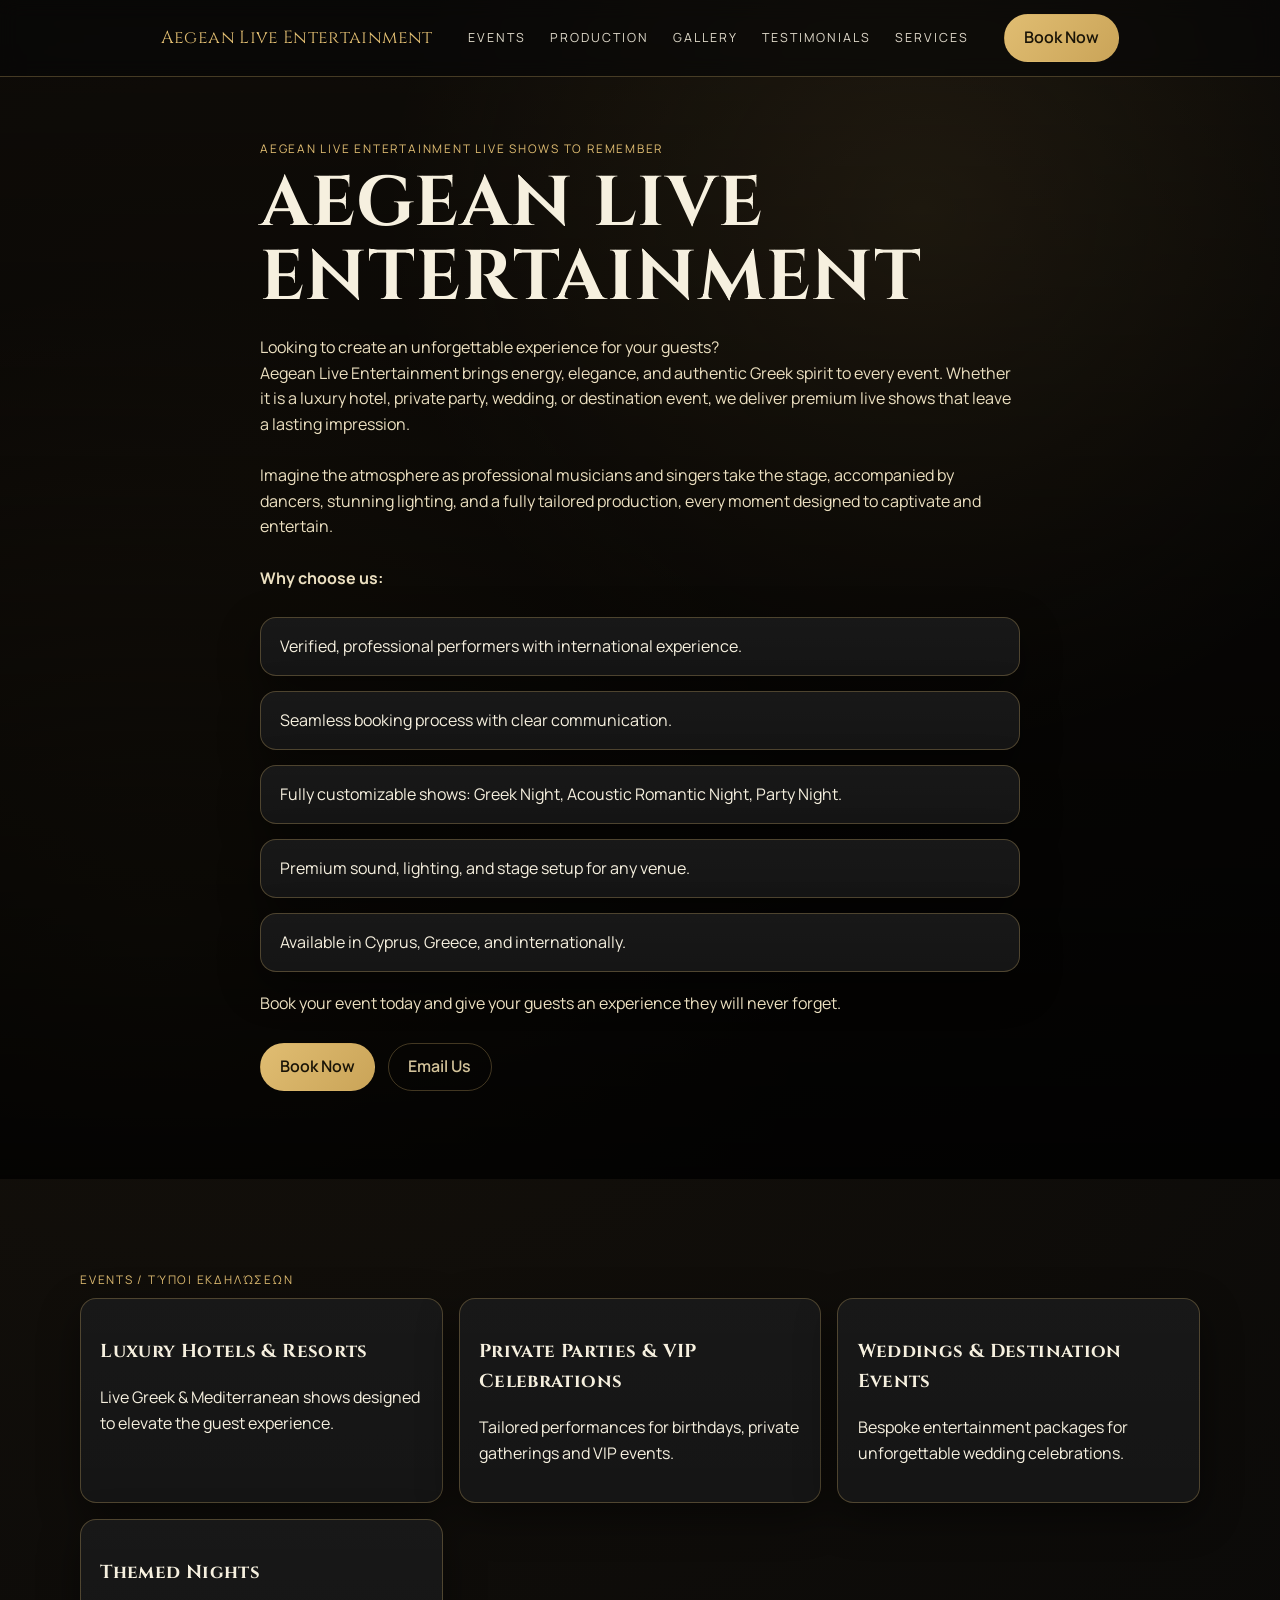
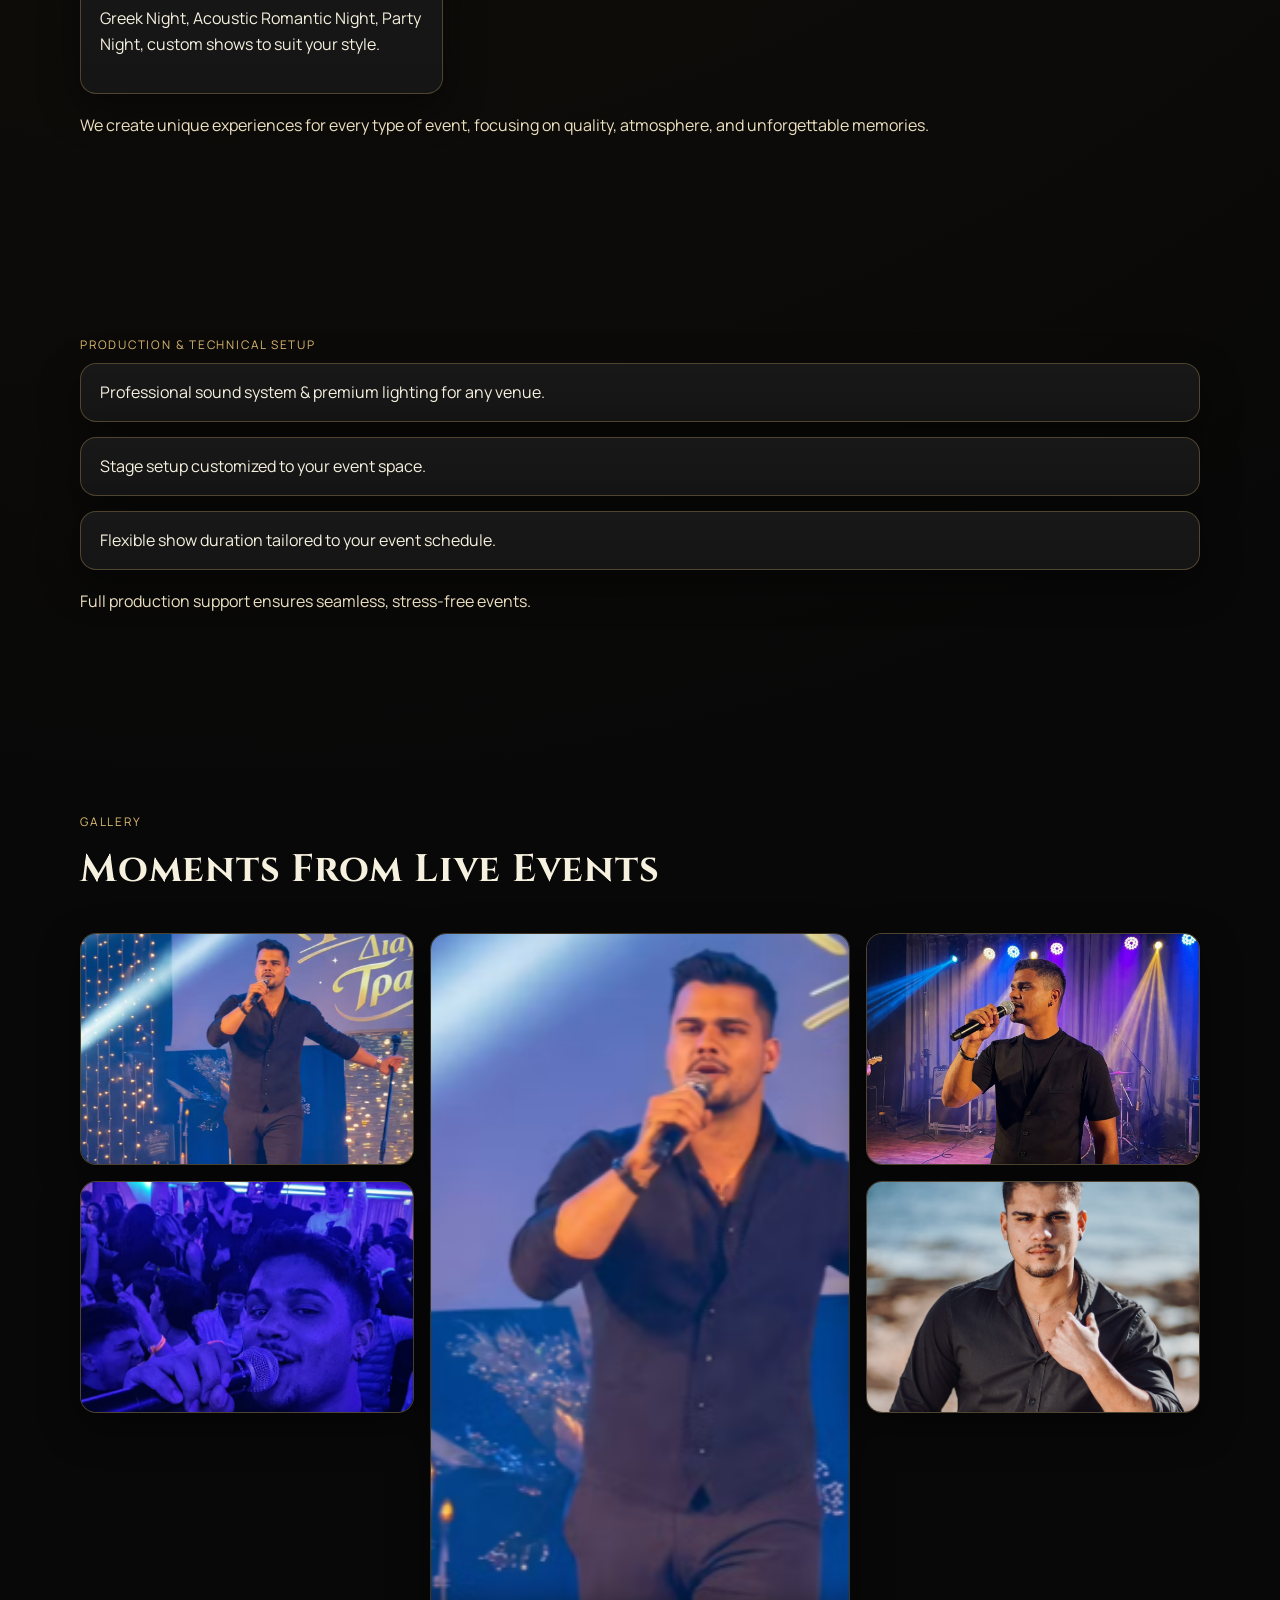
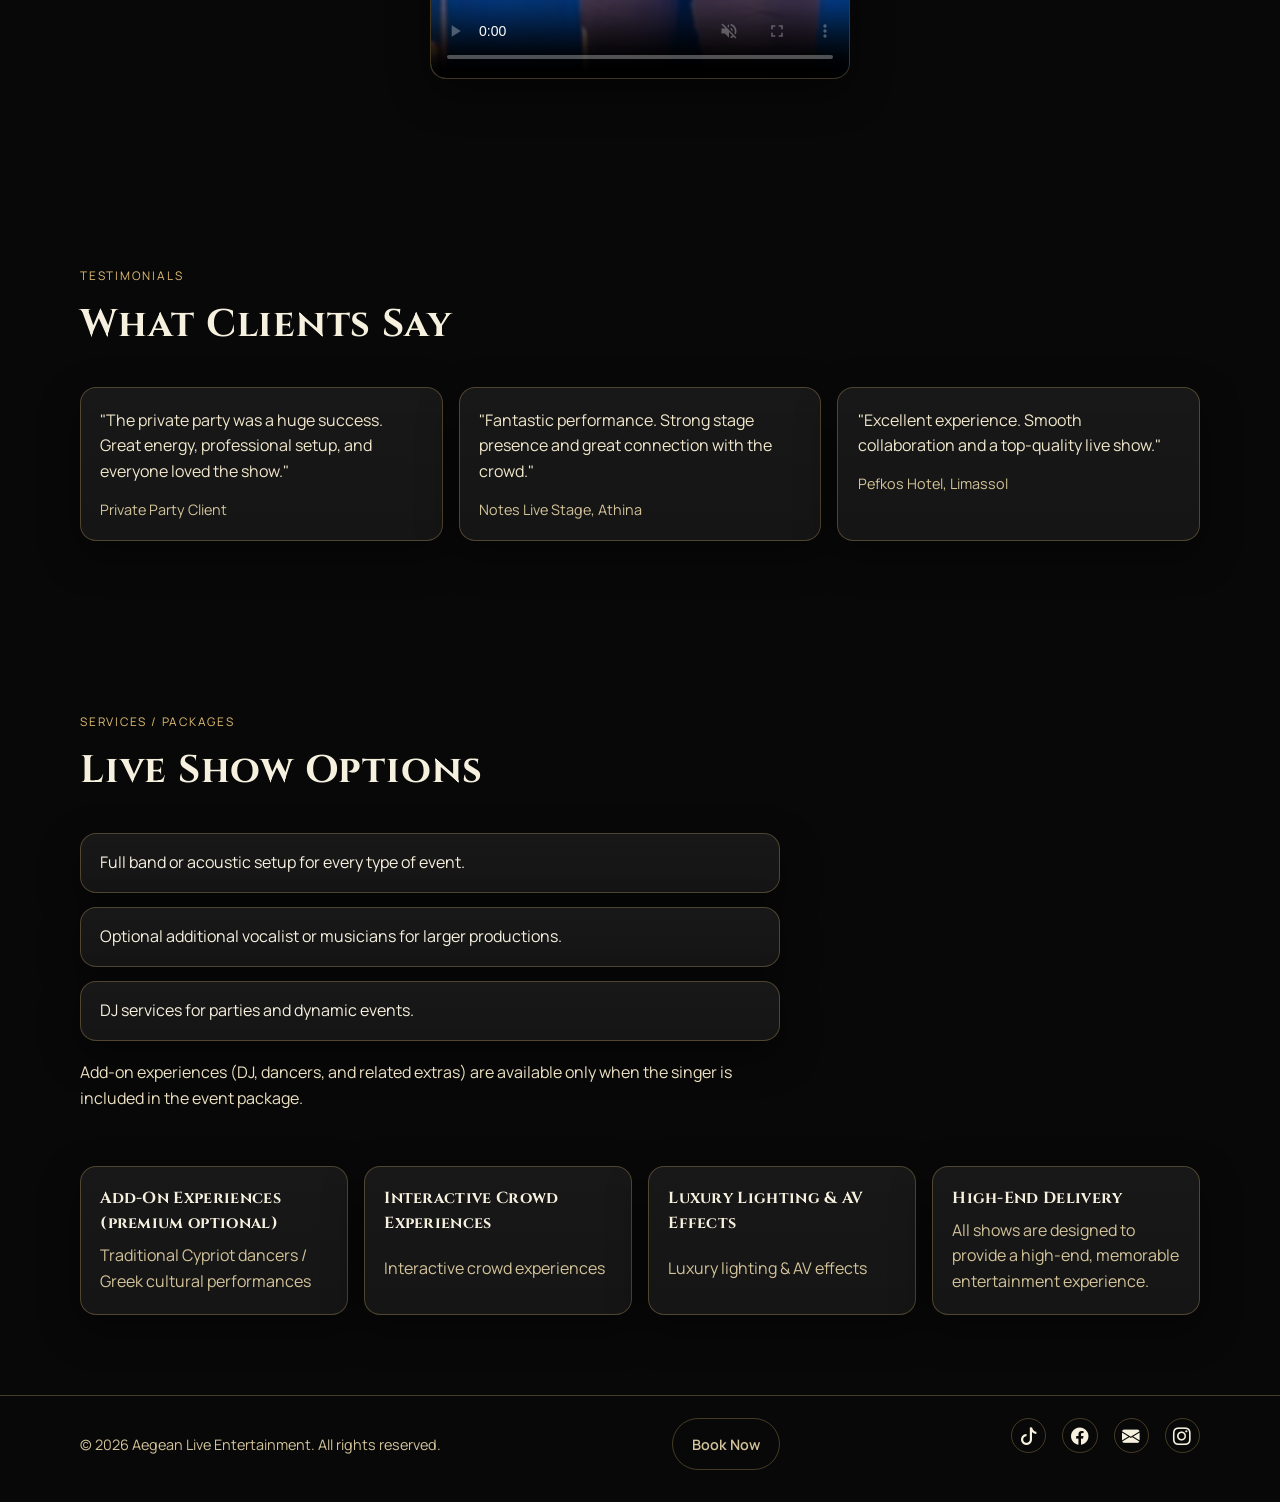
==== index.html @ 976fb700 "setup" ====
﻿<!DOCTYPE html>
<html lang="en">
<head>
  <meta charset="UTF-8" />
  <meta name="viewport" content="width=device-width, initial-scale=1.0" />
  <title>Aegean Live Entertainment</title>
  <meta name="description" content="Greek Night and luxury live entertainment for hotels, weddings and private events in Cyprus, Greece and internationally." />
  <meta name="theme-color" content="#080808" />
  <meta name="msapplication-TileColor" content="#080808" />
  <link rel="icon" href="favicon.jpeg?v=20260304" type="image/jpeg" sizes="any" />
  <link rel="shortcut icon" href="favicon.jpeg?v=20260304" type="image/jpeg" />
  <link rel="apple-touch-icon" href="favicon.jpeg?v=20260304" />
  <meta property="og:type" content="website" />
  <meta property="og:title" content="Aegean Live Entertainment" />
  <meta property="og:description" content="Greek Night and luxury live entertainment for hotels, weddings and private events in Cyprus, Greece and internationally." />
  <meta property="og:image" content="favicon.jpeg?v=20260304" />
  <meta name="twitter:card" content="summary" />
  <meta name="twitter:title" content="Aegean Live Entertainment" />
  <meta name="twitter:description" content="Greek Night and luxury live entertainment for hotels, weddings and private events in Cyprus, Greece and internationally." />
  <meta name="twitter:image" content="favicon.jpeg?v=20260304" />
  <link rel="preconnect" href="https://fonts.googleapis.com" />
  <link rel="preconnect" href="https://fonts.gstatic.com" crossorigin />
  <link href="https://fonts.googleapis.com/css2?family=Cinzel:wght@500;700&family=Manrope:wght@400;500;700&display=swap" rel="stylesheet" />
  <link rel="stylesheet" href="https://cdn.jsdelivr.net/npm/bootstrap-icons@1.11.3/font/bootstrap-icons.min.css" />
  <link rel="stylesheet" href="styles.css?v=20260304-portrait" />
</head>
<body>
  <header class="site-header">
    <div class="container nav-wrap">
      <a class="brand" href="#home">Aegean Live Entertainment</a>
      <nav class="site-nav" aria-label="Main navigation">
        <a href="#events">Events</a>
        <a href="#production">Production</a>
        <a href="#gallery">Gallery</a>
        <a href="#testimonials">Testimonials</a>
        <a href="#services">Services</a>
      </nav>
      <a class="btn btn-gold" href="https://wa.me/35799245035?text=Hi%20Vasilis%2C%20I%20want%20to%20book%20a%20live%20show%20for%20my%20event." target="_blank" rel="noopener noreferrer">Book Now</a>
    </div>
  </header>

  <main>
    <section id="home" class="hero">
      <div class="hero-overlay"></div>
      <div class="container hero-content">
        <p class="kicker">Aegean Live Entertainment Live Shows to Remember</p>
        <h1>Aegean Live<br />Entertainment</h1>
        <p class="lead">
          Looking to create an unforgettable experience for your guests?<br />
          Aegean Live Entertainment brings energy, elegance, and authentic Greek spirit to every event.
          Whether it is a luxury hotel, private party, wedding, or destination event, we deliver premium
          live shows that leave a lasting impression.
        </p>
        <p class="lead">
          Imagine the atmosphere as professional musicians and singers take the stage, accompanied by
          dancers, stunning lighting, and a fully tailored production, every moment designed to captivate
          and entertain.
        </p>
        <p class="lead"><strong>Why choose us:</strong></p>
        <div class="show-list">
          <div class="show-item">
            <p>Verified, professional performers with international experience.</p>
          </div>
          <div class="show-item">
            <p>Seamless booking process with clear communication.</p>
          </div>
          <div class="show-item">
            <p>Fully customizable shows: Greek Night, Acoustic Romantic Night, Party Night.</p>
          </div>
          <div class="show-item">
            <p>Premium sound, lighting, and stage setup for any venue.</p>
          </div>
          <div class="show-item">
            <p>Available in Cyprus, Greece, and internationally.</p>
          </div>
        </div>
        <p class="lead">
          Book your event today and give your guests an experience they will never forget.
        </p>
        <div class="hero-actions">
          <a class="btn btn-gold" href="https://wa.me/35799245035?text=Hi%20Vasilis%2C%20I%20want%20to%20book%20a%20live%20show%20for%20my%20event." target="_blank" rel="noopener noreferrer">Book Now</a>
          <a class="btn btn-ghost" href="mailto:d.vasilis24@gmail.com?subject=Live%20Show%20Booking%20Inquiry">Email Us</a>
        </div>
      </div>
    </section>

    <section id="events" class="section">
      <div class="container">
        <p class="kicker">Events / Τύποι Εκδηλώσεων</p>
        <div class="track-grid">
          <article class="track-card">
            <h3>Luxury Hotels & Resorts</h3>
            <p>Live Greek & Mediterranean shows designed to elevate the guest experience.</p>
          </article>
          <article class="track-card">
            <h3>Private Parties & VIP Celebrations</h3>
            <p>Tailored performances for birthdays, private gatherings and VIP events.</p>
          </article>
          <article class="track-card">
            <h3>Weddings & Destination Events</h3>
            <p>Bespoke entertainment packages for unforgettable wedding celebrations.</p>
          </article>
          <article class="track-card">
            <h3>Themed Nights</h3>
            <p>Greek Night, Acoustic Romantic Night, Party Night, custom shows to suit your style.</p>
          </article>
        </div>
        <p class="lead">
          We create unique experiences for every type of event, focusing on quality, atmosphere, and unforgettable memories.
        </p>
      </div>
    </section>

    <section id="production" class="section">
      <div class="container">
        <p class="kicker">Production & Technical Setup</p>
        <div class="show-list">
          <div class="show-item">
            <p>Professional sound system & premium lighting for any venue.</p>
          </div>
          <div class="show-item">
            <p>Stage setup customized to your event space.</p>
          </div>
          <div class="show-item">
            <p>Flexible show duration tailored to your event schedule.</p>
          </div>
        </div>
        <p class="lead">Full production support ensures seamless, stress-free events.</p>
      </div>
    </section>

    <section id="gallery" class="section gallery">
      <div class="container">
        <p class="kicker">Gallery</p>
        <h2>Moments From Live Events</h2>
        <div class="gallery-desktop">
          <div class="gallery-side">
            <figure class="gallery-item">
              <img src="Photo1v3.png" alt="Live event photo 1" loading="lazy" decoding="async" />
            </figure>
            <figure class="gallery-item">
              <img src="Photo2.png" alt="Live event photo 2" loading="lazy" decoding="async" />
            </figure>
          </div>
          <div class="video-feature">
            <video class="showreel" width="360" height="640" autoplay muted loop playsinline controls preload="metadata" poster="Photo1v3.png">
              <source src="Video1.mp4" type="video/mp4" />
            </video>
          </div>
          <div class="gallery-side">
            <figure class="gallery-item">
              <img src="Photo3.png" alt="Live event photo 3" loading="lazy" decoding="async" />
            </figure>
            <figure class="gallery-item">
              <img src="Photo4.jpeg" alt="Live event photo 4" loading="lazy" decoding="async" />
            </figure>
          </div>
        </div>
        <div class="gallery-grid gallery-mobile-grid">
          <figure class="gallery-item">
            <img src="Photo1v3.png" alt="Live event photo 1" loading="lazy" decoding="async" />
          </figure>
          <figure class="gallery-item">
            <img src="Photo2.png" alt="Live event photo 2" loading="lazy" decoding="async" />
          </figure>
          <figure class="gallery-item">
            <img src="Photo3.png" alt="Live event photo 3" loading="lazy" decoding="async" />
          </figure>
          <figure class="gallery-item">
            <img src="Photo4.jpeg" alt="Live event photo 4" loading="lazy" decoding="async" />
          </figure>
        </div>
      </div>
    </section>

    <section id="testimonials" class="section testimonials">
      <div class="container">
        <p class="kicker">Testimonials</p>
        <h2>What Clients Say</h2>
        <div class="testimonial-grid">
          <article class="testimonial-card">
            <p class="quote">"The private party was a huge success. Great energy, professional setup, and everyone loved the show."</p>
            <p class="author">Private Party Client</p>
          </article>
          <article class="testimonial-card">
            <p class="quote">"Fantastic performance. Strong stage presence and great connection with the crowd."</p>
            <p class="author">Notes Live Stage, Athina</p>
          </article>
          <article class="testimonial-card">
            <p class="quote">"Excellent experience. Smooth collaboration and a top-quality live show."</p>
            <p class="author">Pefkos Hotel, Limassol</p>
          </article>
        </div>
      </div>
    </section>

    <section id="services" class="section contact">
      <div class="container contact-wrap">
        <div class="contact-intro">
          <p class="kicker">Services / Packages</p>
          <h2>Live Show Options</h2>
          <div class="show-list">
            <div class="show-item">
              <p>Full band or acoustic setup for every type of event.</p>
            </div>
            <div class="show-item">
              <p>Optional additional vocalist or musicians for larger productions.</p>
            </div>
            <div class="show-item">
              <p>DJ services for parties and dynamic events.</p>
            </div>
          </div>
          <p class="lead">
            Add-on experiences (DJ, dancers, and related extras) are available only when the singer is included in the event package.
          </p>
        </div>
        <div class="contact-cards">
          <article class="contact-card">
            <h3>Add-On Experiences (premium optional)</h3>
            <p>Traditional Cypriot dancers / Greek cultural performances</p>
          </article>
          <article class="contact-card">
            <h3>Interactive Crowd Experiences</h3>
            <p>Interactive crowd experiences</p>
          </article>
          <article class="contact-card">
            <h3>Luxury Lighting & AV Effects</h3>
            <p>Luxury lighting & AV effects</p>
          </article>
          <article class="contact-card">
            <h3>High-End Delivery</h3>
            <p>All shows are designed to provide a high-end, memorable entertainment experience.</p>
          </article>
        </div>
      </div>
    </section>
  </main>

  <footer class="site-footer">
    <div class="container footer-wrap">
      <p>© 2026 Aegean Live Entertainment. All rights reserved.</p>
      <a class="btn btn-ghost" href="https://wa.me/35799245035?text=Hi%20Vasilis%2C%20I%20want%20to%20book%20a%20live%20show%20for%20my%20event." target="_blank" rel="noopener noreferrer">Book Now</a>
      <div class="socials" aria-label="Social media links">
        <a href="https://www.tiktok.com/@vasilis_kg?_r=1&_t=ZN-9450QrTvst5" target="_blank" rel="noopener noreferrer" aria-label="TikTok">
          <i class="bi bi-tiktok" aria-hidden="true"></i>
        </a>
        <a href="https://www.facebook.com/share/16tfSzBPr8/" target="_blank" rel="noopener noreferrer" aria-label="Facebook">
          <i class="bi bi-facebook" aria-hidden="true"></i>
        </a>
        <a href="mailto:d.vasilis24@gmail.com" aria-label="Email">
          <i class="bi bi-envelope-fill" aria-hidden="true"></i>
        </a>
        <a href="https://www.instagram.com/vasilisdimitriou_official?igsh=NHBhaDBwYW16dmJ3" target="_blank" rel="noopener noreferrer" aria-label="Instagram">
          <i class="bi bi-instagram" aria-hidden="true"></i>
        </a>
      </div>
    </div>
  </footer>
  <script>
    (function () {
      var gallery = document.querySelector(".gallery-grid");
      if (!gallery) return;

      var mobileQuery = window.matchMedia("(max-width: 768px)");
      var reducedMotionQuery = window.matchMedia("(prefers-reduced-motion: reduce)");
      var intervalMs = 3500;
      var timerId = null;
      var resumeTimeoutId = null;

      function getItems() {
        return gallery.querySelectorAll(".gallery-item");
      }

      function getCurrentIndex(items) {
        var scrollLeft = gallery.scrollLeft;
        var width = gallery.clientWidth || 1;
        var index = Math.round(scrollLeft / width);
        if (index < 0) return 0;
        if (index > items.length - 1) return items.length - 1;
        return index;
      }

      function goToIndex(index) {
        gallery.scrollTo({
          left: index * gallery.clientWidth,
          behavior: "smooth"
        });
      }

      function tick() {
        var items = getItems();
        if (!items.length) return;
        var current = getCurrentIndex(items);
        var next = (current + 1) % items.length;
        goToIndex(next);
      }

      function stopAutoSwipe() {
        if (timerId) {
          clearInterval(timerId);
          timerId = null;
        }
      }

      function startAutoSwipe() {
        stopAutoSwipe();
        if (!mobileQuery.matches || reducedMotionQuery.matches) return;
        if (getItems().length < 2) return;
        timerId = setInterval(tick, intervalMs);
      }

      function pauseAndResume() {
        stopAutoSwipe();
        if (resumeTimeoutId) clearTimeout(resumeTimeoutId);
        resumeTimeoutId = setTimeout(startAutoSwipe, 2500);
      }

      gallery.addEventListener("touchstart", pauseAndResume, { passive: true });
      gallery.addEventListener("pointerdown", pauseAndResume);

      mobileQuery.addEventListener("change", startAutoSwipe);
      reducedMotionQuery.addEventListener("change", startAutoSwipe);
      window.addEventListener("resize", startAutoSwipe);

      startAutoSwipe();
    })();
  </script>
</body>
</html>
---- styles.css ----
﻿:root {
  --bg: #080808;
  --bg-soft: #111111;
  --panel: #151515;
  --text: #f6f0df;
  --muted: #d3c39a;
  --gold: #caa458;
  --gold-bright: #e0bd72;
  --line: rgba(224, 189, 114, 0.28);
  --shadow: 0 14px 40px rgba(0, 0, 0, 0.45);
  --ease-smooth: cubic-bezier(0.22, 1, 0.36, 1);
}

* {
  box-sizing: border-box;
}

html {
  scroll-behavior: smooth;
}

body {
  margin: 0;
  font-family: "Manrope", sans-serif;
  background: radial-gradient(circle at 20% 10%, #17120b 0%, var(--bg) 45%), var(--bg);
  color: var(--text);
  line-height: 1.6;
}

h1,
h2,
h3,
.brand {
  font-family: "Cinzel", serif;
  letter-spacing: 0.02em;
}

.container {
  width: min(1120px, 92%);
  margin: 0 auto;
}

.site-header {
  position: fixed;
  top: 0;
  width: 100%;
  z-index: 20;
  backdrop-filter: blur(10px);
  background: rgba(8, 8, 8, 0.62);
  border-bottom: 1px solid var(--line);
}

.nav-wrap {
  display: flex;
  align-items: center;
  justify-content: center;
  min-height: 76px;
  gap: 2.2rem;
}

.brand {
  color: var(--gold-bright);
  font-size: 1.1rem;
  text-decoration: none;
}

.site-nav {
  display: flex;
  gap: 1.5rem;
}

.site-nav a {
  color: var(--text);
  text-decoration: none;
  font-size: 0.78rem;
  text-transform: uppercase;
  letter-spacing: 0.16em;
  opacity: 0.9;
}

.site-nav a:hover,
.socials a:hover {
  color: var(--gold-bright);
}

.btn {
  display: inline-flex;
  align-items: center;
  justify-content: center;
  border-radius: 999px;
  padding: 0.65rem 1.2rem;
  text-decoration: none;
  font-weight: 600;
  white-space: nowrap;
  border: 1px solid transparent;
  transition: transform 0.2s ease, box-shadow 0.2s ease, border-color 0.2s ease, color 0.2s ease;
}

.btn-gold {
  background: linear-gradient(130deg, var(--gold-bright), var(--gold));
  color: #1a1407;
}

.btn-gold:hover {
  transform: translateY(-1px);
  box-shadow: 0 10px 25px rgba(224, 189, 114, 0.25);
}

.btn-ghost {
  border-color: var(--line);
  color: var(--muted);
}

.btn-ghost:hover {
  border-color: var(--gold);
  color: var(--gold-bright);
}

.hero {
  position: relative;
  min-height: 90vh;
  display: flex;
  align-items: center;
  padding: 8rem 0 5.5rem;
  overflow: hidden;
}

.hero-overlay {
  position: absolute;
  inset: 0;
  background:
    linear-gradient(to bottom, rgba(0, 0, 0, 0.28), rgba(0, 0, 0, 0.85)),
    radial-gradient(circle at 72% 18%, rgba(202, 164, 88, 0.16), transparent 40%),
    radial-gradient(circle at 12% 80%, rgba(202, 164, 88, 0.1), transparent 45%);
  pointer-events: none;
}

.hero-content {
  position: relative;
  max-width: 760px;
}

.hero-content > * {
  opacity: 0;
  transform: translateY(16px);
  animation: fade-up 0.75s var(--ease-smooth) forwards;
}

.hero-content > :nth-child(1) { animation-delay: 0.08s; }
.hero-content > :nth-child(2) { animation-delay: 0.16s; }
.hero-content > :nth-child(3) { animation-delay: 0.24s; }
.hero-content > :nth-child(4) { animation-delay: 0.32s; }
.hero-content > :nth-child(5) { animation-delay: 0.40s; }
.hero-content > :nth-child(6) { animation-delay: 0.48s; }
.hero-content > :nth-child(7) { animation-delay: 0.56s; }
.hero-content > :nth-child(8) { animation-delay: 0.64s; }

.kicker {
  color: var(--gold-bright);
  text-transform: uppercase;
  letter-spacing: 0.15em;
  font-size: 0.74rem;
  margin-bottom: 0.5rem;
}

h1 {
  font-size: clamp(2.2rem, 7vw, 4.4rem);
  line-height: 1.06;
  margin: 0;
  text-transform: uppercase;
}

.lead {
  margin: 1.2rem 0 1.6rem;
  color: #ece0c1;
}

.hero-actions {
  display: flex;
  gap: 0.8rem;
  flex-wrap: wrap;
}

.section {
  padding: 5rem 0;
}

main > section:not(.hero) {
  opacity: 0;
  transform: translateY(18px);
  animation: fade-up 0.7s var(--ease-smooth) forwards;
}

main > section:nth-of-type(2) { animation-delay: 0.1s; }
main > section:nth-of-type(3) { animation-delay: 0.2s; }
main > section:nth-of-type(4) { animation-delay: 0.3s; }
main > section:nth-of-type(5) { animation-delay: 0.4s; }
main > section:nth-of-type(6) { animation-delay: 0.5s; }

.section h2 {
  margin-top: 0;
  font-size: clamp(1.6rem, 4vw, 2.4rem);
}

.grid-2 {
  display: grid;
  grid-template-columns: 1.1fr 0.9fr;
  gap: 2rem;
}

.about-card,
.track-card,
.show-item,
.contact-card {
  background: linear-gradient(180deg, rgba(255, 255, 255, 0.01), rgba(255, 255, 255, 0)), var(--panel);
  border: 1px solid var(--line);
  border-radius: 16px;
  box-shadow: var(--shadow);
}

.about-card {
  padding: 1.4rem;
}

.about-card ul {
  margin: 1rem 0 0;
  padding-left: 1rem;
  color: var(--muted);
}

.track-grid {
  display: grid;
  grid-template-columns: repeat(3, minmax(0, 1fr));
  gap: 1rem;
}

.track-card {
  padding: 1.2rem;
}

.track-card a {
  color: var(--gold-bright);
  text-decoration: none;
  font-weight: 600;
}

.show-list {
  display: grid;
  gap: 0.9rem;
}

.show-item {
  display: flex;
  align-items: center;
  justify-content: space-between;
  padding: 1rem 1.2rem;
}

.track-card,
.show-item,
.contact-card,
.socials a {
  transition: transform 0.22s ease, border-color 0.22s ease, box-shadow 0.22s ease, color 0.2s ease;
}

.track-card:hover,
.show-item:hover,
.contact-card:hover {
  transform: translateY(-3px);
  border-color: rgba(224, 189, 114, 0.45);
  box-shadow: 0 16px 36px rgba(0, 0, 0, 0.35);
}

.show-item p {
  margin: 0;
}

.contact-wrap {
  display: grid;
  gap: 1.8rem;
}

.testimonial-grid {
  display: grid;
  grid-template-columns: repeat(3, minmax(0, 1fr));
  gap: 1rem;
}

.testimonial-card {
  background: linear-gradient(180deg, rgba(255, 255, 255, 0.01), rgba(255, 255, 255, 0)), var(--panel);
  border: 1px solid var(--line);
  border-radius: 16px;
  box-shadow: var(--shadow);
  padding: 1.2rem;
  transition: transform 0.22s ease, border-color 0.22s ease, box-shadow 0.22s ease;
}

.testimonial-card:hover {
  transform: translateY(-3px);
  border-color: rgba(224, 189, 114, 0.45);
  box-shadow: 0 16px 36px rgba(0, 0, 0, 0.35);
}

.quote {
  margin: 0 0 0.85rem;
  color: #f1e7cc;
}

.author {
  margin: 0;
  color: var(--muted);
  font-size: 0.9rem;
}

.gallery-grid {
  display: grid;
  grid-template-columns: repeat(3, minmax(0, 1fr));
  gap: 1rem;
}

.gallery-desktop {
  display: grid;
  grid-template-columns: minmax(0, 1fr) minmax(280px, 420px) minmax(0, 1fr);
  gap: 1rem;
  align-items: start;
  margin-bottom: 1rem;
}

.gallery-side {
  display: grid;
  gap: 1rem;
}

.video-feature {
  margin: 0 auto 1rem;
  width: min(100%, 420px);
  aspect-ratio: 9 / 16;
  border: 1px solid var(--line);
  border-radius: 16px;
  overflow: hidden;
  background: #000;
  box-shadow: var(--shadow);
}

.gallery-desktop .video-feature {
  margin: 0;
  width: 100%;
}

.showreel {
  width: 100%;
  height: 100%;
  display: block;
  object-fit: cover;
  background: #000;
}

.gallery-mobile-grid {
  display: none;
}

.gallery-item {
  margin: 0;
  overflow: hidden;
  border-radius: 16px;
  border: 1px solid var(--line);
  box-shadow: var(--shadow);
  background: var(--panel);
}

.gallery-item img {
  width: 100%;
  height: 230px;
  object-fit: cover;
  display: block;
  transition: transform 0.45s var(--ease-smooth);
}

.gallery-item:hover img {
  transform: scale(1.05);
}

.contact-intro {
  max-width: 700px;
}

.contact-cards {
  display: grid;
  grid-template-columns: repeat(4, minmax(0, 1fr));
  gap: 1rem;
}

.contact-card {
  padding: 1.2rem;
  display: grid;
  gap: 0.4rem;
}

.contact-card h3 {
  margin: 0;
  font-size: 1rem;
}

.contact-card p {
  margin: 0;
  color: var(--muted);
}

.contact-card a {
  color: var(--gold-bright);
  text-decoration: none;
}

.site-footer {
  border-top: 1px solid var(--line);
  padding: 1.4rem 0 2rem;
}

.footer-wrap {
  display: flex;
  justify-content: space-between;
  gap: 1rem;
  flex-wrap: wrap;
  font-size: 0.9rem;
  color: var(--muted);
}

.socials {
  display: flex;
  gap: 1rem;
}

.socials a {
  width: 2.2rem;
  height: 2.2rem;
  display: inline-flex;
  align-items: center;
  justify-content: center;
  border-radius: 50%;
  border: 1px solid var(--line);
  color: var(--text);
  text-decoration: none;
  font-size: 1.1rem;
  transition: transform 0.22s ease, border-color 0.22s ease, color 0.22s ease;
}

.socials a:hover {
  color: var(--gold-bright);
  border-color: var(--gold);
  transform: translateY(-1px);
}

@keyframes fade-up {
  from {
    opacity: 0;
    transform: translateY(16px);
  }
  to {
    opacity: 1;
    transform: translateY(0);
  }
}

@media (prefers-reduced-motion: reduce) {
  html {
    scroll-behavior: auto;
  }

  *,
  *::before,
  *::after {
    animation: none !important;
    transition-duration: 0.01ms !important;
  }

  .hero-content > *,
  main > section:not(.hero) {
    opacity: 1;
    transform: none;
  }
}

@media (max-width: 960px) {
  .track-grid {
    grid-template-columns: 1fr;
  }

  .gallery-desktop {
    display: block;
    margin-bottom: 0;
  }

  .gallery-side {
    display: none;
  }

  .gallery-desktop .video-feature {
    margin: 0 auto 1rem;
    width: min(100%, 420px);
  }

  .gallery-mobile-grid {
    display: grid;
    grid-template-columns: repeat(2, minmax(0, 1fr));
  }

  .testimonial-grid {
    grid-template-columns: 1fr;
  }

  .grid-2,
  .contact-wrap,
  .contact-cards {
    grid-template-columns: 1fr;
  }

  .site-nav {
    display: none;
  }

  .nav-wrap {
    justify-content: space-between;
    gap: 0.8rem;
  }
}

@media (max-width: 640px) {
  .brand {
    font-size: 0.9rem;
  }

  .site-header .btn {
    padding: 0.5rem 0.9rem;
    font-size: 0.82rem;
  }

  .gallery-item img {
    height: 220px;
  }
}

@media (max-width: 768px) {
  .gallery-mobile-grid {
    display: flex;
    gap: 0;
    overflow-x: auto;
    padding: 0;
    scroll-snap-type: x mandatory;
    scroll-padding-inline: 0;
    -webkit-overflow-scrolling: touch;
    overscroll-behavior-x: contain;
    touch-action: pan-x;
    scrollbar-width: none;
  }

  .gallery-mobile-grid::-webkit-scrollbar {
    display: none;
  }

  .gallery-mobile-grid .gallery-item {
    flex: 0 0 100%;
    scroll-snap-align: center;
    scroll-snap-stop: always;
  }
}
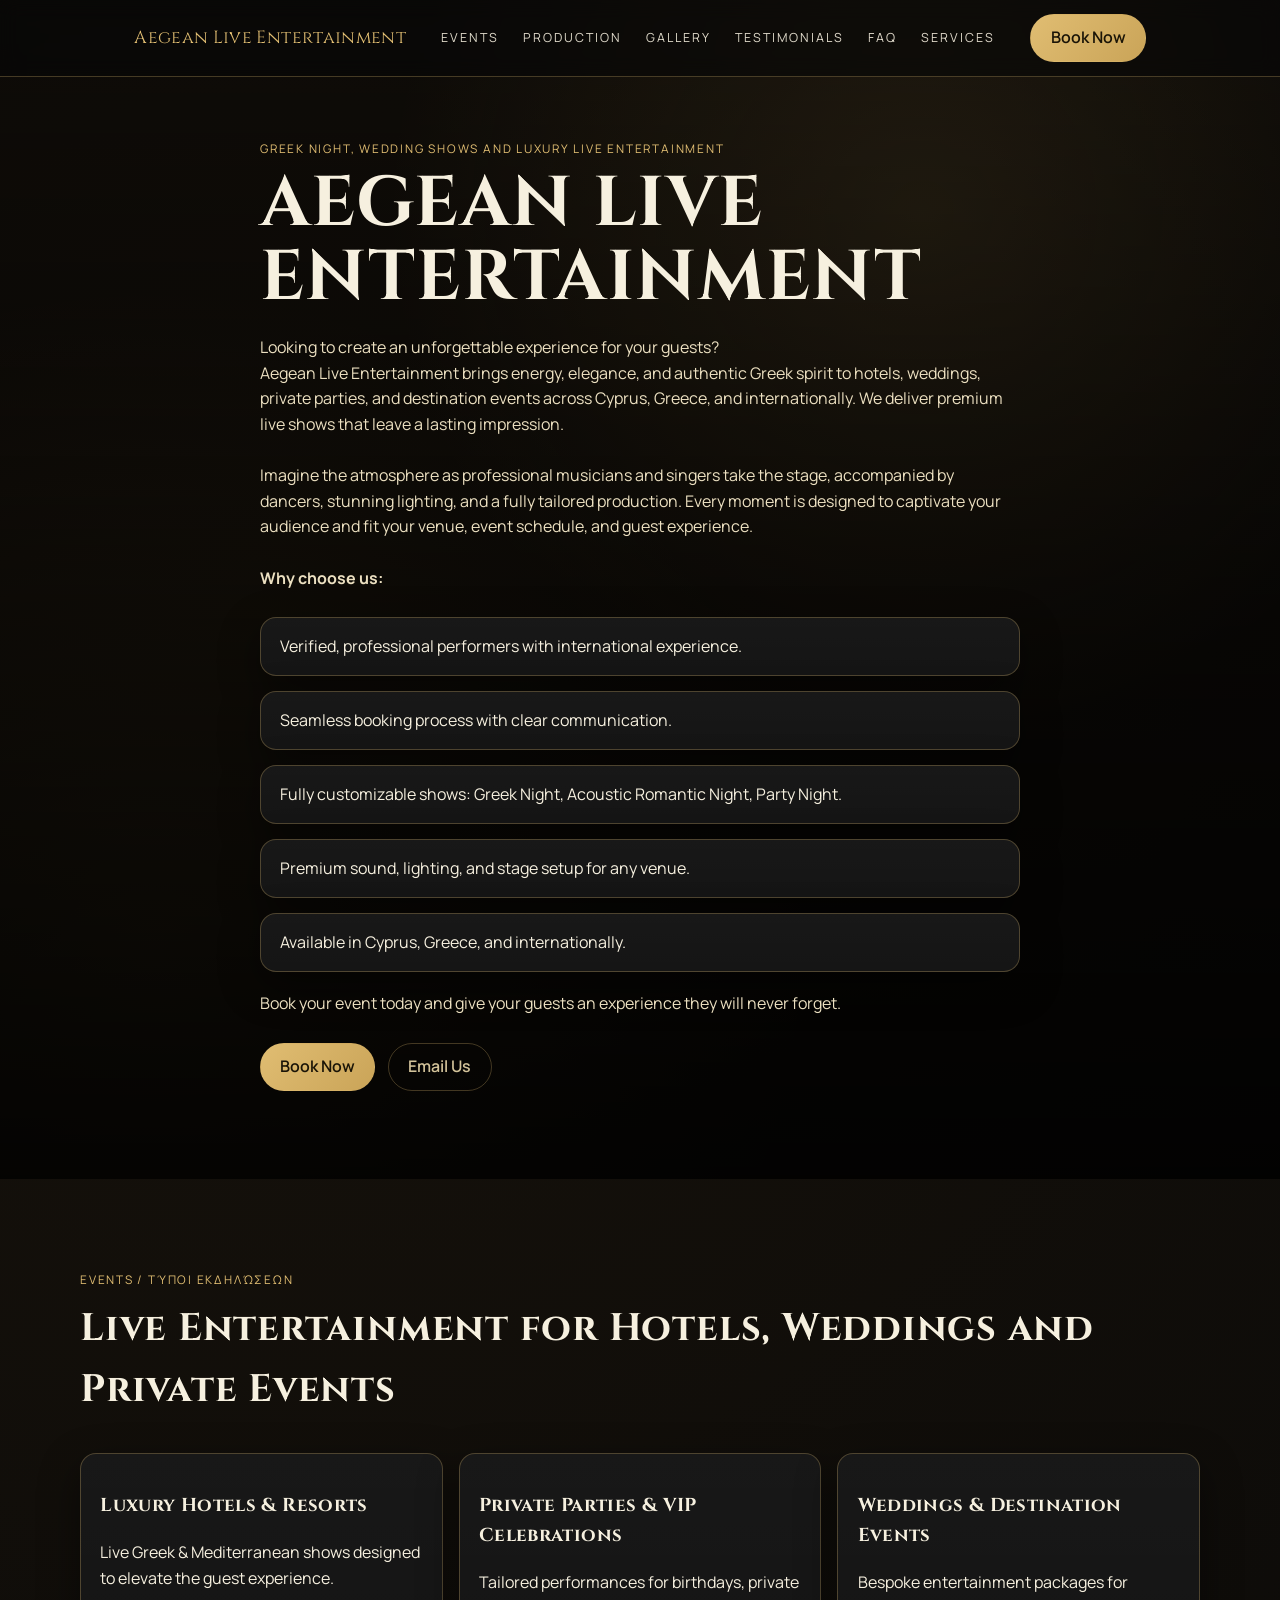
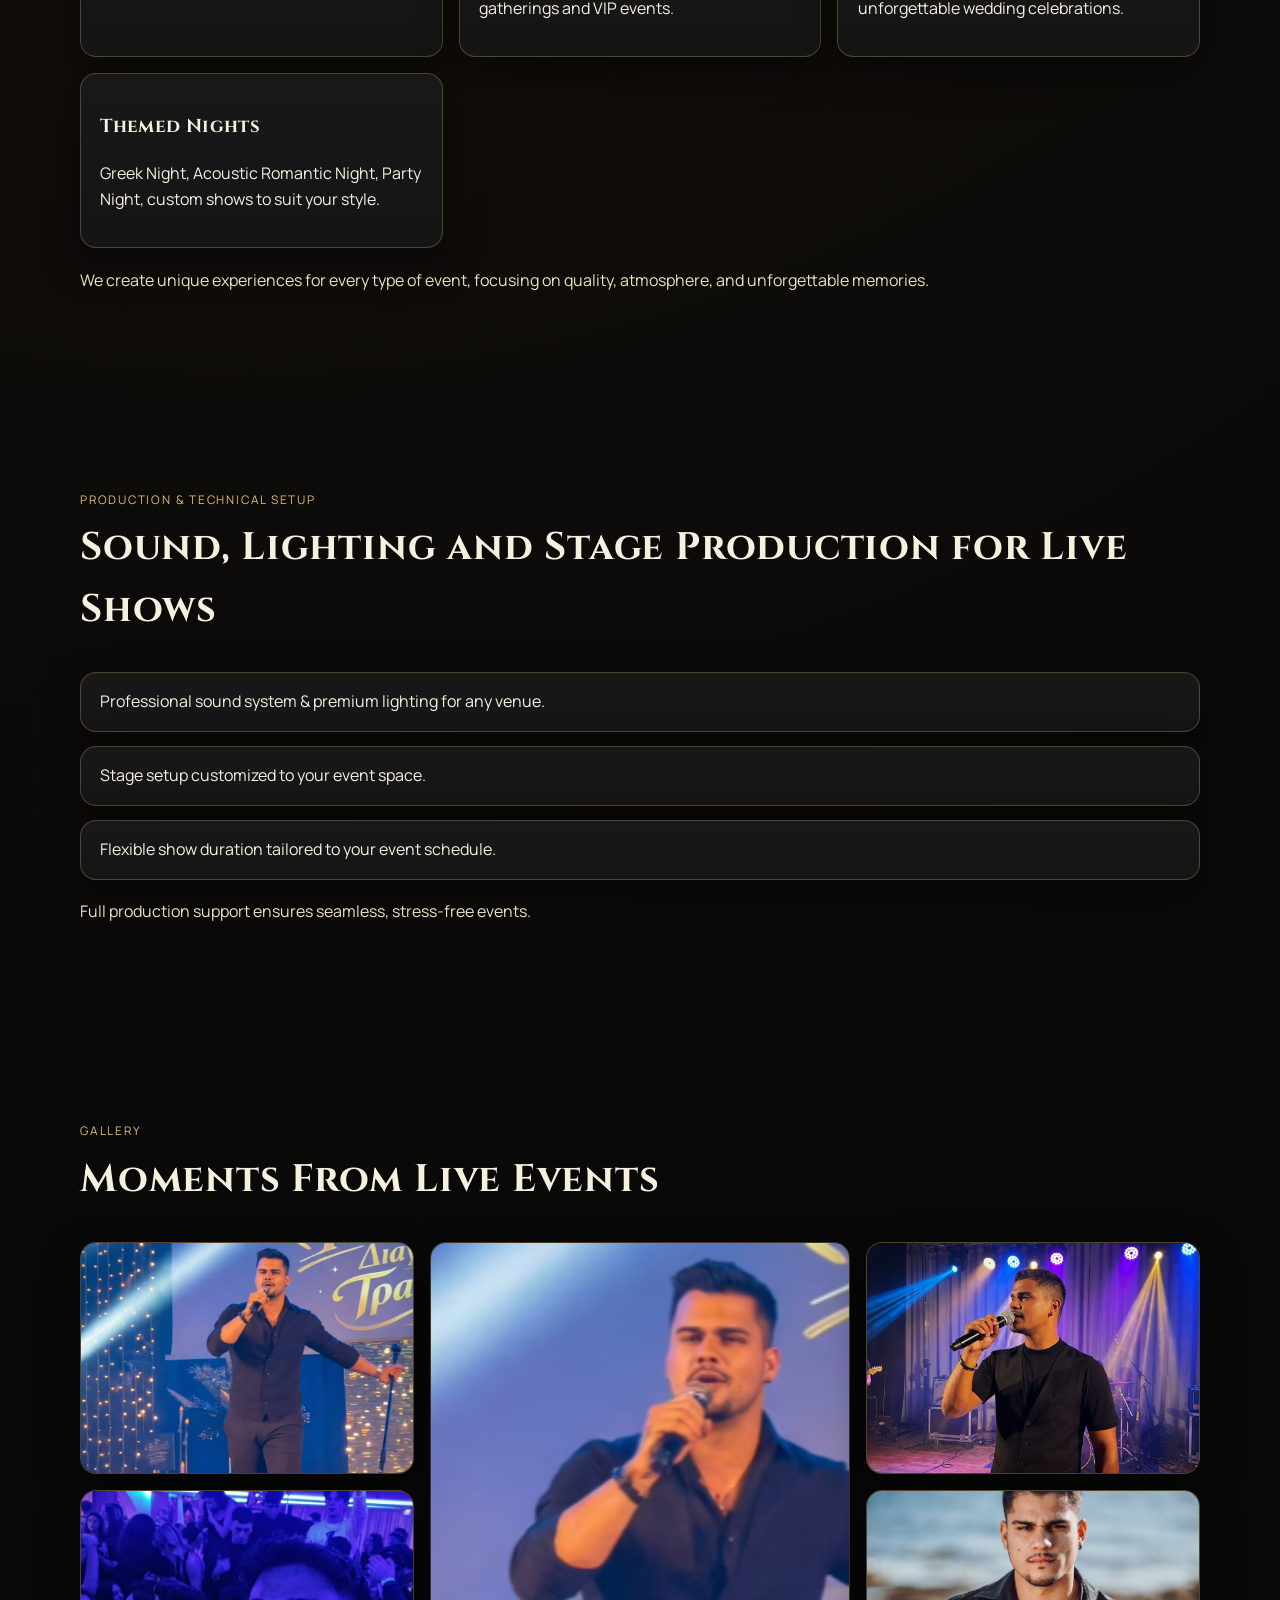
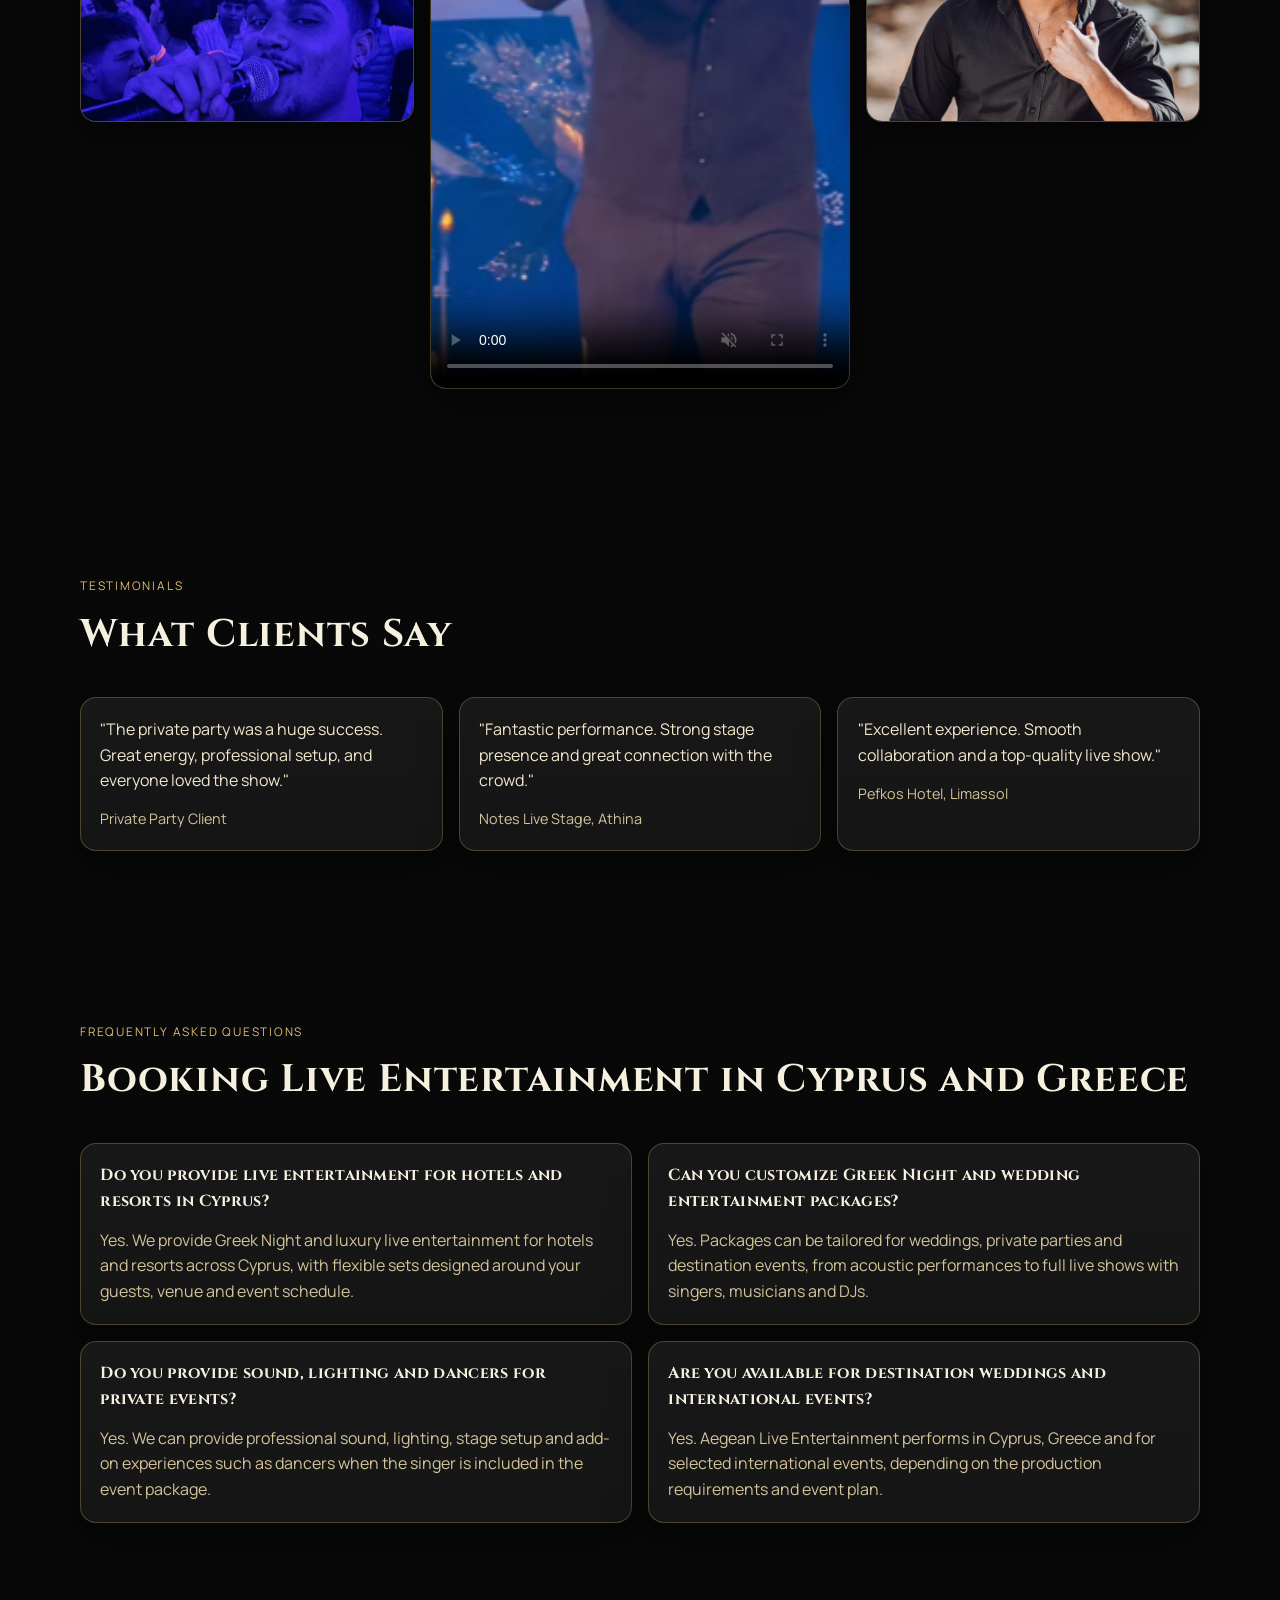
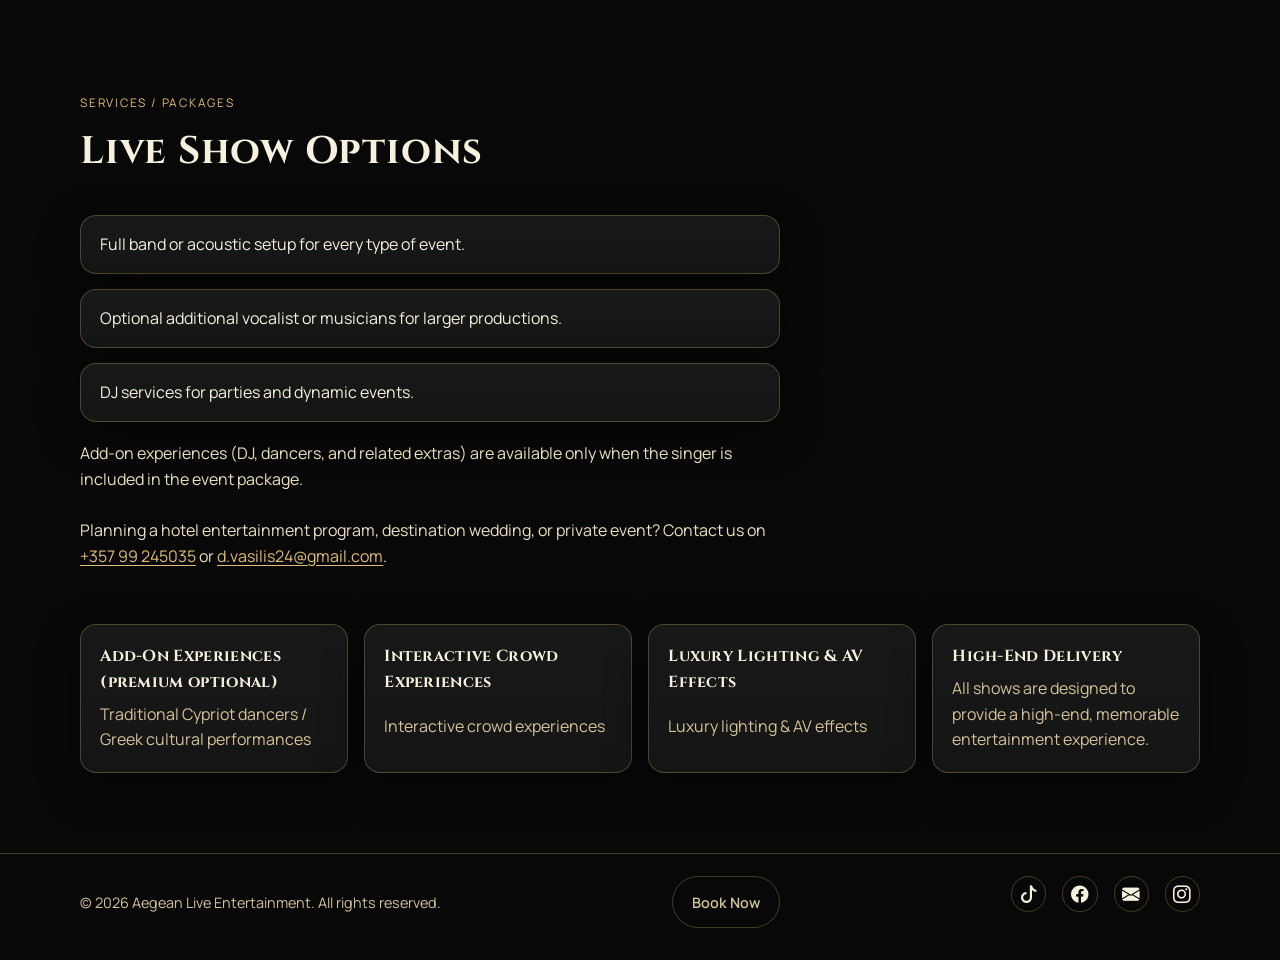
==== commit d80cd432: "Final improvements" ====
--- a/index.html
+++ b/index.html
@@ -3,21 +3,159 @@
 <head>
   <meta charset="UTF-8" />
   <meta name="viewport" content="width=device-width, initial-scale=1.0" />
-  <title>Aegean Live Entertainment</title>
-  <meta name="description" content="Greek Night and luxury live entertainment for hotels, weddings and private events in Cyprus, Greece and internationally." />
+  <title>Greek Night & Live Entertainment in Cyprus | Aegean Live Entertainment</title>
+  <meta name="description" content="Luxury live entertainment for hotels, weddings and private events in Cyprus and Greece. Greek Night shows, acoustic sets, DJs, dancers and full production." />
+  <link rel="canonical" href="https://www.aegeanliveentertainment.com/" />
+  <meta name="robots" content="index, follow, max-image-preview:large, max-snippet:-1, max-video-preview:-1" />
   <meta name="theme-color" content="#080808" />
   <meta name="msapplication-TileColor" content="#080808" />
   <link rel="icon" href="favicon.jpeg?v=20260304" type="image/jpeg" sizes="any" />
   <link rel="shortcut icon" href="favicon.jpeg?v=20260304" type="image/jpeg" />
   <link rel="apple-touch-icon" href="favicon.jpeg?v=20260304" />
   <meta property="og:type" content="website" />
-  <meta property="og:title" content="Aegean Live Entertainment" />
-  <meta property="og:description" content="Greek Night and luxury live entertainment for hotels, weddings and private events in Cyprus, Greece and internationally." />
-  <meta property="og:image" content="favicon.jpeg?v=20260304" />
+  <meta property="og:locale" content="en_GB" />
+  <meta property="og:url" content="https://www.aegeanliveentertainment.com/" />
+  <meta property="og:site_name" content="Aegean Live Entertainment" />
+  <meta property="og:title" content="Greek Night & Live Entertainment in Cyprus | Aegean Live Entertainment" />
+  <meta property="og:description" content="Luxury live entertainment for hotels, weddings and private events in Cyprus and Greece. Greek Night shows, acoustic sets, DJs, dancers and full production." />
+  <meta property="og:image" content="https://www.aegeanliveentertainment.com/social-share.jpeg" />
+  <meta property="og:image:secure_url" content="https://www.aegeanliveentertainment.com/social-share.jpeg" />
+  <meta property="og:image:type" content="image/jpeg" />
+  <meta property="og:image:width" content="1024" />
+  <meta property="og:image:height" content="1024" />
+  <meta property="og:image:alt" content="Aegean Live Entertainment logo" />
   <meta name="twitter:card" content="summary" />
-  <meta name="twitter:title" content="Aegean Live Entertainment" />
-  <meta name="twitter:description" content="Greek Night and luxury live entertainment for hotels, weddings and private events in Cyprus, Greece and internationally." />
-  <meta name="twitter:image" content="favicon.jpeg?v=20260304" />
+  <meta name="twitter:title" content="Greek Night & Live Entertainment in Cyprus | Aegean Live Entertainment" />
+  <meta name="twitter:description" content="Luxury live entertainment for hotels, weddings and private events in Cyprus and Greece. Greek Night shows, acoustic sets, DJs, dancers and full production." />
+  <meta name="twitter:image" content="https://www.aegeanliveentertainment.com/social-share.jpeg" />
+  <meta name="twitter:image:alt" content="Aegean Live Entertainment logo" />
+  <script type="application/ld+json">
+    {
+      "@context": "https://schema.org",
+      "@graph": [
+        {
+          "@type": "Organization",
+          "@id": "https://www.aegeanliveentertainment.com/#organization",
+          "name": "Aegean Live Entertainment",
+          "url": "https://www.aegeanliveentertainment.com/",
+          "logo": "https://www.aegeanliveentertainment.com/social-share.jpeg",
+          "image": "https://www.aegeanliveentertainment.com/social-share.jpeg",
+          "description": "Luxury live entertainment for hotels, weddings and private events in Cyprus and Greece. Greek Night shows, acoustic sets, DJs, dancers and full production.",
+          "email": "d.vasilis24@gmail.com",
+          "telephone": "+35799245035",
+          "areaServed": [
+            {
+              "@type": "Country",
+              "name": "Cyprus"
+            },
+            {
+              "@type": "Country",
+              "name": "Greece"
+            }
+          ],
+          "contactPoint": {
+            "@type": "ContactPoint",
+            "telephone": "+35799245035",
+            "contactType": "sales",
+            "email": "d.vasilis24@gmail.com",
+            "availableLanguage": [
+              "English",
+              "Greek"
+            ]
+          },
+          "sameAs": [
+            "https://www.instagram.com/vasilisdimitriou_official/",
+            "https://www.tiktok.com/@vasilis_kg"
+          ]
+        },
+        {
+          "@type": "WebSite",
+          "@id": "https://www.aegeanliveentertainment.com/#website",
+          "url": "https://www.aegeanliveentertainment.com/",
+          "name": "Aegean Live Entertainment",
+          "inLanguage": "en",
+          "description": "Luxury live entertainment for hotels, weddings and private events in Cyprus and Greece. Greek Night shows, acoustic sets, DJs, dancers and full production."
+        },
+        {
+          "@type": "Service",
+          "@id": "https://www.aegeanliveentertainment.com/#service",
+          "name": "Greek Night and live event entertainment",
+          "serviceType": "Live entertainment for hotels, weddings, private parties and destination events",
+          "provider": {
+            "@id": "https://www.aegeanliveentertainment.com/#organization"
+          },
+          "url": "https://www.aegeanliveentertainment.com/",
+          "description": "Tailored live entertainment packages for hotels, weddings, private parties and destination events, including Greek Night, acoustic shows, DJs, dancers and full production support.",
+          "areaServed": [
+            {
+              "@type": "Country",
+              "name": "Cyprus"
+            },
+            {
+              "@type": "Country",
+              "name": "Greece"
+            }
+          ],
+          "audience": {
+            "@type": "Audience",
+            "audienceType": "Hotels, wedding planners, private clients and event organizers"
+          }
+        },
+        {
+          "@type": "VideoObject",
+          "@id": "https://www.aegeanliveentertainment.com/#showreel",
+          "name": "Aegean Live Entertainment showreel",
+          "description": "Showreel of Greek Night and luxury live entertainment for hotels, weddings and private events.",
+          "thumbnailUrl": [
+            "https://www.aegeanliveentertainment.com/Photo1v3.png"
+          ],
+          "uploadDate": "2026-03-02",
+          "contentUrl": "https://www.aegeanliveentertainment.com/Video1.mp4",
+          "publisher": {
+            "@id": "https://www.aegeanliveentertainment.com/#organization"
+          }
+        },
+        {
+          "@type": "FAQPage",
+          "@id": "https://www.aegeanliveentertainment.com/#faq",
+          "mainEntity": [
+            {
+              "@type": "Question",
+              "name": "Do you provide live entertainment for hotels and resorts in Cyprus?",
+              "acceptedAnswer": {
+                "@type": "Answer",
+                "text": "Yes. We provide Greek Night and luxury live entertainment for hotels and resorts across Cyprus, with flexible sets designed around your guests, venue and event schedule."
+              }
+            },
+            {
+              "@type": "Question",
+              "name": "Can you customize Greek Night and wedding entertainment packages?",
+              "acceptedAnswer": {
+                "@type": "Answer",
+                "text": "Yes. Packages can be tailored for weddings, private parties and destination events, from acoustic performances to full live shows with singers, musicians and DJs."
+              }
+            },
+            {
+              "@type": "Question",
+              "name": "Do you provide sound, lighting and dancers for private events?",
+              "acceptedAnswer": {
+                "@type": "Answer",
+                "text": "Yes. We can provide professional sound, lighting, stage setup and add-on experiences such as dancers when the singer is included in the event package."
+              }
+            },
+            {
+              "@type": "Question",
+              "name": "Are you available for destination weddings and international events?",
+              "acceptedAnswer": {
+                "@type": "Answer",
+                "text": "Yes. Aegean Live Entertainment performs in Cyprus, Greece and for selected international events, depending on the production requirements and event plan."
+              }
+            }
+          ]
+        }
+      ]
+    }
+  </script>
   <link rel="preconnect" href="https://fonts.googleapis.com" />
   <link rel="preconnect" href="https://fonts.gstatic.com" crossorigin />
   <link href="https://fonts.googleapis.com/css2?family=Cinzel:wght@500;700&family=Manrope:wght@400;500;700&display=swap" rel="stylesheet" />
@@ -33,6 +171,7 @@
         <a href="#production">Production</a>
         <a href="#gallery">Gallery</a>
         <a href="#testimonials">Testimonials</a>
+        <a href="#faq">FAQ</a>
         <a href="#services">Services</a>
       </nav>
       <a class="btn btn-gold" href="https://wa.me/35799245035?text=Hi%20Vasilis%2C%20I%20want%20to%20book%20a%20live%20show%20for%20my%20event." target="_blank" rel="noopener noreferrer">Book Now</a>
@@ -43,18 +182,18 @@
     <section id="home" class="hero">
       <div class="hero-overlay"></div>
       <div class="container hero-content">
-        <p class="kicker">Aegean Live Entertainment Live Shows to Remember</p>
+        <p class="kicker">Greek Night, Wedding Shows and Luxury Live Entertainment</p>
         <h1>Aegean Live<br />Entertainment</h1>
         <p class="lead">
           Looking to create an unforgettable experience for your guests?<br />
-          Aegean Live Entertainment brings energy, elegance, and authentic Greek spirit to every event.
-          Whether it is a luxury hotel, private party, wedding, or destination event, we deliver premium
-          live shows that leave a lasting impression.
+          Aegean Live Entertainment brings energy, elegance, and authentic Greek spirit to hotels,
+          weddings, private parties, and destination events across Cyprus, Greece, and internationally.
+          We deliver premium live shows that leave a lasting impression.
         </p>
         <p class="lead">
           Imagine the atmosphere as professional musicians and singers take the stage, accompanied by
-          dancers, stunning lighting, and a fully tailored production, every moment designed to captivate
-          and entertain.
+          dancers, stunning lighting, and a fully tailored production. Every moment is designed to captivate
+          your audience and fit your venue, event schedule, and guest experience.
         </p>
         <p class="lead"><strong>Why choose us:</strong></p>
         <div class="show-list">
@@ -87,6 +226,7 @@
     <section id="events" class="section">
       <div class="container">
         <p class="kicker">Events / Τύποι Εκδηλώσεων</p>
+        <h2>Live Entertainment for Hotels, Weddings and Private Events</h2>
         <div class="track-grid">
           <article class="track-card">
             <h3>Luxury Hotels & Resorts</h3>
@@ -114,6 +254,7 @@
     <section id="production" class="section">
       <div class="container">
         <p class="kicker">Production & Technical Setup</p>
+        <h2>Sound, Lighting and Stage Production for Live Shows</h2>
         <div class="show-list">
           <div class="show-item">
             <p>Professional sound system & premium lighting for any venue.</p>
@@ -136,38 +277,38 @@
         <div class="gallery-desktop">
           <div class="gallery-side">
             <figure class="gallery-item">
-              <img src="Photo1v3.png" alt="Live event photo 1" loading="lazy" decoding="async" />
+              <img src="Photo1v3.png" alt="Singer performing live Greek entertainment at a private event" loading="lazy" decoding="async" width="539" height="357" />
             </figure>
             <figure class="gallery-item">
-              <img src="Photo2.png" alt="Live event photo 2" loading="lazy" decoding="async" />
+              <img src="Photo2.png" alt="Aegean Live Entertainment performing for hotel guests" loading="lazy" decoding="async" width="721" height="654" />
             </figure>
           </div>
           <div class="video-feature">
-            <video class="showreel" width="360" height="640" autoplay muted loop playsinline controls preload="metadata" poster="Photo1v3.png">
+            <video class="showreel" width="360" height="640" autoplay muted loop playsinline controls preload="metadata" poster="Photo1v3.png" title="Aegean Live Entertainment showreel">
               <source src="Video1.mp4" type="video/mp4" />
             </video>
           </div>
           <div class="gallery-side">
             <figure class="gallery-item">
-              <img src="Photo3.png" alt="Live event photo 3" loading="lazy" decoding="async" />
+              <img src="Photo3.png" alt="Greek Night live show with musicians and stage lighting" loading="lazy" decoding="async" width="1210" height="1198" />
             </figure>
             <figure class="gallery-item">
-              <img src="Photo4.jpeg" alt="Live event photo 4" loading="lazy" decoding="async" />
+              <img src="Photo4.jpeg" alt="Wedding and destination event live entertainment performance" loading="lazy" decoding="async" width="1474" height="1600" />
             </figure>
           </div>
         </div>
         <div class="gallery-grid gallery-mobile-grid">
           <figure class="gallery-item">
-            <img src="Photo1v3.png" alt="Live event photo 1" loading="lazy" decoding="async" />
+            <img src="Photo1v3.png" alt="Singer performing live Greek entertainment at a private event" loading="lazy" decoding="async" width="539" height="357" />
           </figure>
           <figure class="gallery-item">
-            <img src="Photo2.png" alt="Live event photo 2" loading="lazy" decoding="async" />
+            <img src="Photo2.png" alt="Aegean Live Entertainment performing for hotel guests" loading="lazy" decoding="async" width="721" height="654" />
           </figure>
           <figure class="gallery-item">
-            <img src="Photo3.png" alt="Live event photo 3" loading="lazy" decoding="async" />
+            <img src="Photo3.png" alt="Greek Night live show with musicians and stage lighting" loading="lazy" decoding="async" width="1210" height="1198" />
           </figure>
           <figure class="gallery-item">
-            <img src="Photo4.jpeg" alt="Live event photo 4" loading="lazy" decoding="async" />
+            <img src="Photo4.jpeg" alt="Wedding and destination event live entertainment performance" loading="lazy" decoding="async" width="1474" height="1600" />
           </figure>
         </div>
       </div>
@@ -189,6 +330,31 @@
           <article class="testimonial-card">
             <p class="quote">"Excellent experience. Smooth collaboration and a top-quality live show."</p>
             <p class="author">Pefkos Hotel, Limassol</p>
+          </article>
+        </div>
+      </div>
+    </section>
+
+    <section id="faq" class="section">
+      <div class="container">
+        <p class="kicker">Frequently Asked Questions</p>
+        <h2>Booking Live Entertainment in Cyprus and Greece</h2>
+        <div class="faq-grid">
+          <article class="testimonial-card faq-card">
+            <h3>Do you provide live entertainment for hotels and resorts in Cyprus?</h3>
+            <p>Yes. We provide Greek Night and luxury live entertainment for hotels and resorts across Cyprus, with flexible sets designed around your guests, venue and event schedule.</p>
+          </article>
+          <article class="testimonial-card faq-card">
+            <h3>Can you customize Greek Night and wedding entertainment packages?</h3>
+            <p>Yes. Packages can be tailored for weddings, private parties and destination events, from acoustic performances to full live shows with singers, musicians and DJs.</p>
+          </article>
+          <article class="testimonial-card faq-card">
+            <h3>Do you provide sound, lighting and dancers for private events?</h3>
+            <p>Yes. We can provide professional sound, lighting, stage setup and add-on experiences such as dancers when the singer is included in the event package.</p>
+          </article>
+          <article class="testimonial-card faq-card">
+            <h3>Are you available for destination weddings and international events?</h3>
+            <p>Yes. Aegean Live Entertainment performs in Cyprus, Greece and for selected international events, depending on the production requirements and event plan.</p>
           </article>
         </div>
       </div>
@@ -213,6 +379,11 @@
           <p class="lead">
             Add-on experiences (DJ, dancers, and related extras) are available only when the singer is included in the event package.
           </p>
+          <p class="lead">
+            Planning a hotel entertainment program, destination wedding, or private event? Contact us on
+            <a class="inline-link" href="tel:+35799245035">+357 99 245035</a> or
+            <a class="inline-link" href="mailto:d.vasilis24@gmail.com">d.vasilis24@gmail.com</a>.
+          </p>
         </div>
         <div class="contact-cards">
           <article class="contact-card">
@@ -241,7 +412,7 @@
       <p>© 2026 Aegean Live Entertainment. All rights reserved.</p>
       <a class="btn btn-ghost" href="https://wa.me/35799245035?text=Hi%20Vasilis%2C%20I%20want%20to%20book%20a%20live%20show%20for%20my%20event." target="_blank" rel="noopener noreferrer">Book Now</a>
       <div class="socials" aria-label="Social media links">
-        <a href="https://www.tiktok.com/@vasilis_kg?_r=1&_t=ZN-9450QrTvst5" target="_blank" rel="noopener noreferrer" aria-label="TikTok">
+        <a href="https://www.tiktok.com/@vasilis_kg" target="_blank" rel="noopener noreferrer" aria-label="TikTok">
           <i class="bi bi-tiktok" aria-hidden="true"></i>
         </a>
         <a href="https://www.facebook.com/share/16tfSzBPr8/" target="_blank" rel="noopener noreferrer" aria-label="Facebook">
@@ -250,7 +421,7 @@
         <a href="mailto:d.vasilis24@gmail.com" aria-label="Email">
           <i class="bi bi-envelope-fill" aria-hidden="true"></i>
         </a>
-        <a href="https://www.instagram.com/vasilisdimitriou_official?igsh=NHBhaDBwYW16dmJ3" target="_blank" rel="noopener noreferrer" aria-label="Instagram">
+        <a href="https://www.instagram.com/vasilisdimitriou_official/" target="_blank" rel="noopener noreferrer" aria-label="Instagram">
           <i class="bi bi-instagram" aria-hidden="true"></i>
         </a>
       </div>
--- a/styles.css
+++ b/styles.css
@@ -175,6 +175,16 @@
   color: #ece0c1;
 }
 
+.inline-link {
+  color: var(--gold-bright);
+  text-decoration: underline;
+  text-underline-offset: 0.16em;
+}
+
+.inline-link:hover {
+  color: var(--gold);
+}
+
 .hero-actions {
   display: flex;
   gap: 0.8rem;
@@ -286,6 +296,12 @@
   gap: 1rem;
 }
 
+.faq-grid {
+  display: grid;
+  grid-template-columns: repeat(2, minmax(0, 1fr));
+  gap: 1rem;
+}
+
 .testimonial-card {
   background: linear-gradient(180deg, rgba(255, 255, 255, 0.01), rgba(255, 255, 255, 0)), var(--panel);
   border: 1px solid var(--line);
@@ -310,6 +326,16 @@
   margin: 0;
   color: var(--muted);
   font-size: 0.9rem;
+}
+
+.faq-card h3 {
+  margin: 0 0 0.85rem;
+  font-size: 1rem;
+}
+
+.faq-card p {
+  margin: 0;
+  color: var(--muted);
 }
 
 .gallery-grid {
@@ -508,6 +534,10 @@
     grid-template-columns: 1fr;
   }
 
+  .faq-grid {
+    grid-template-columns: 1fr;
+  }
+
   .grid-2,
   .contact-wrap,
   .contact-cards {
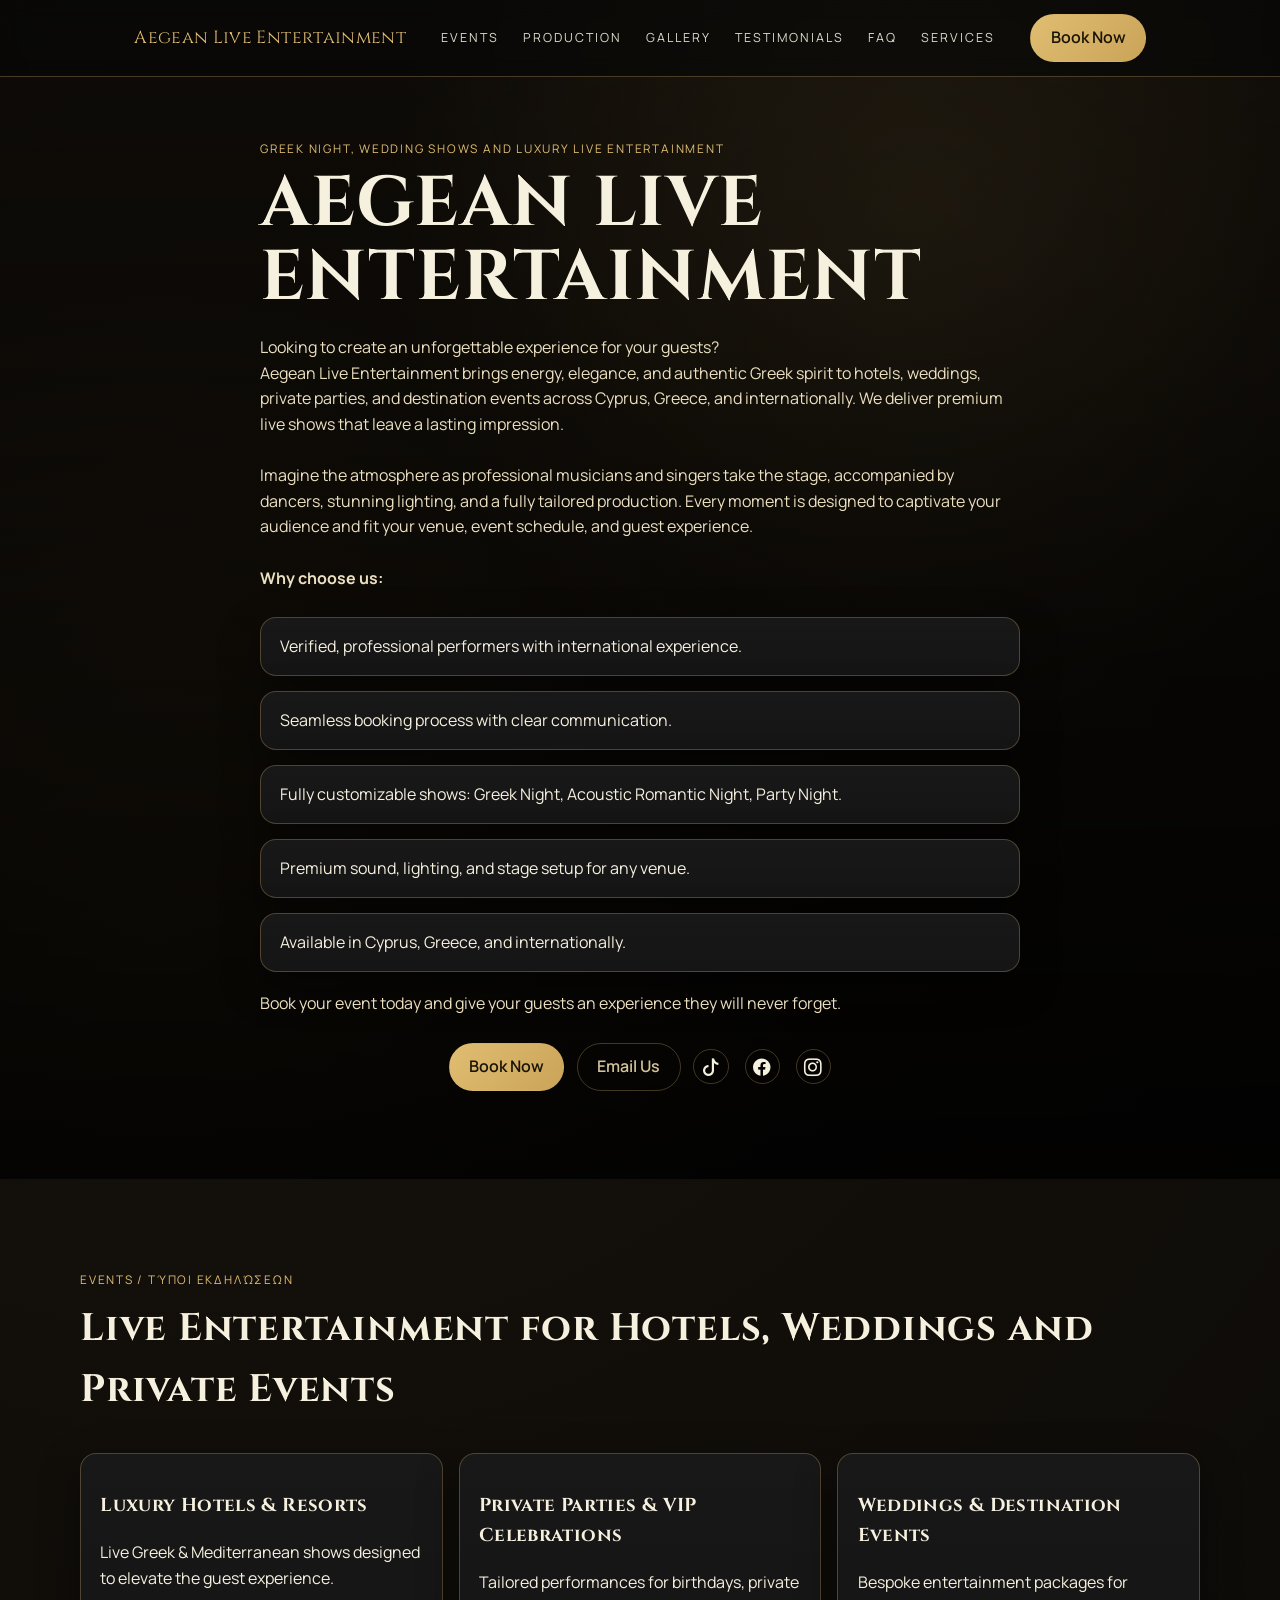
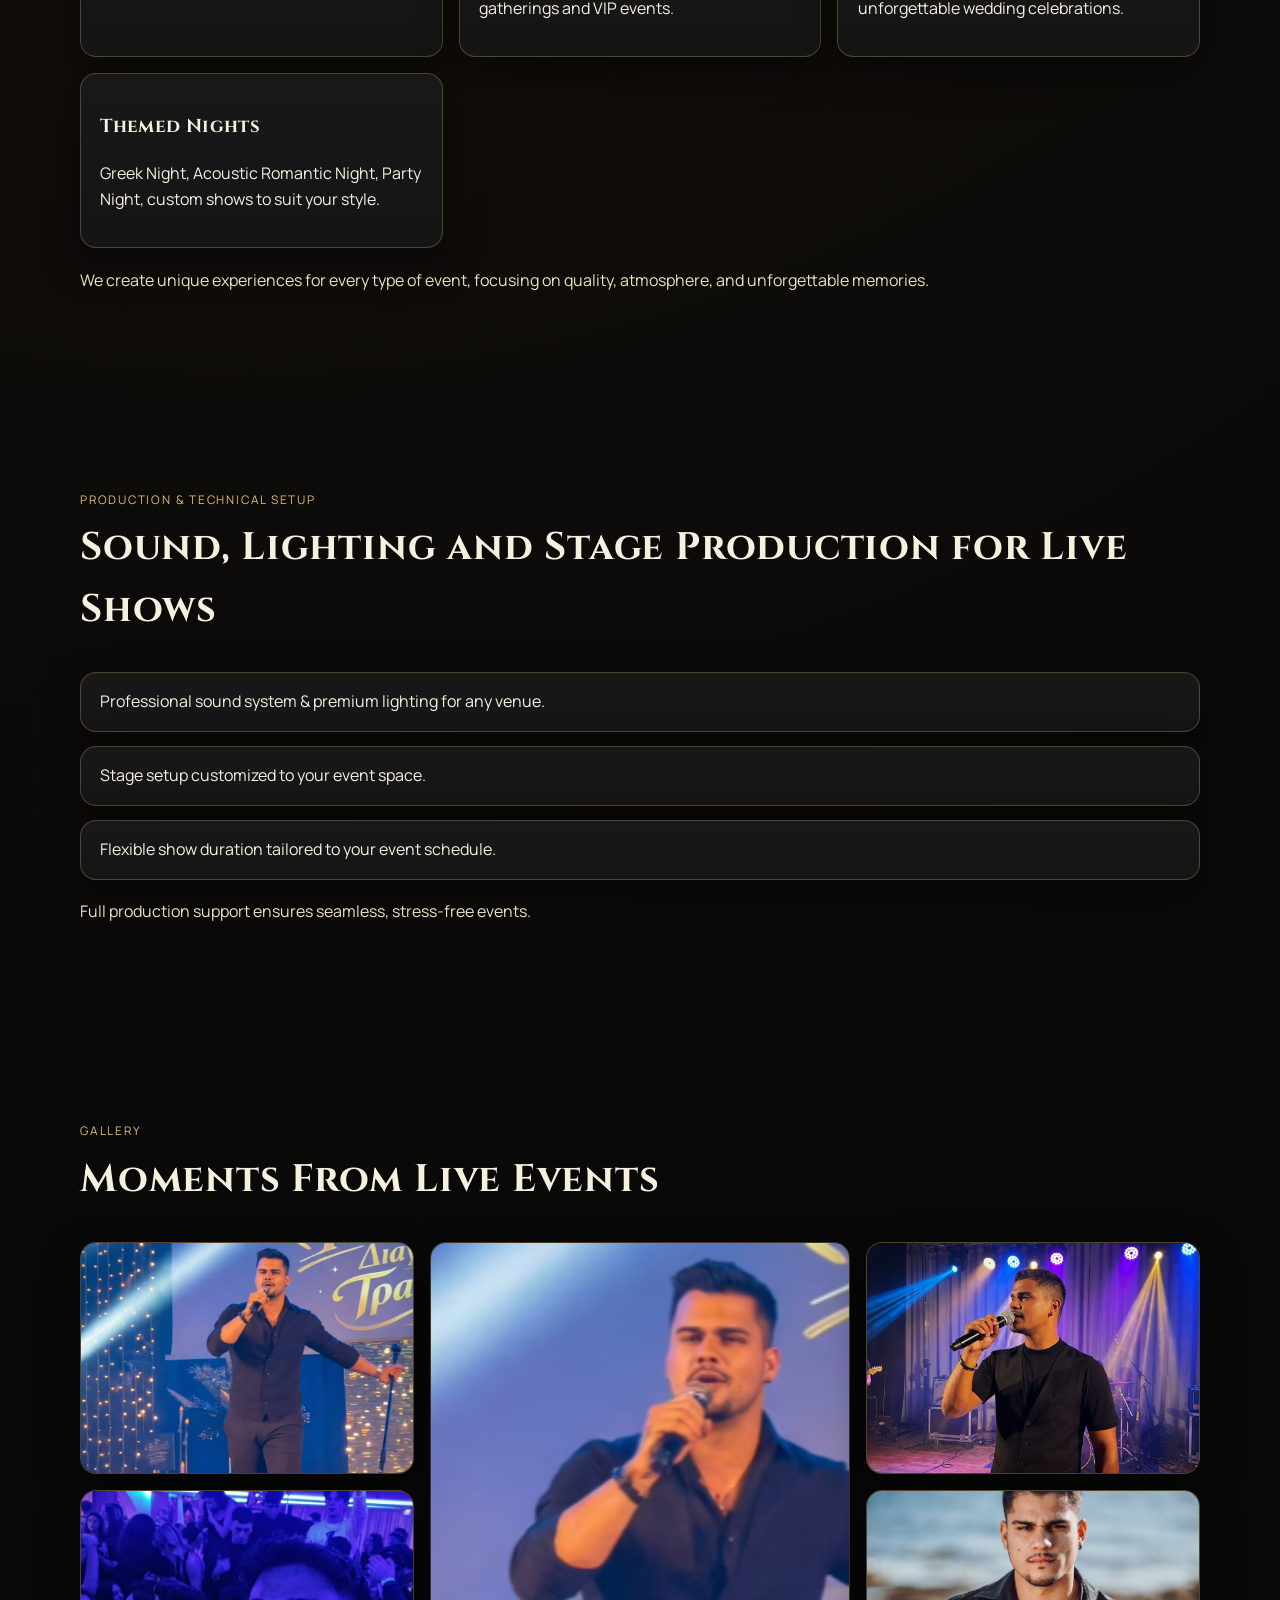
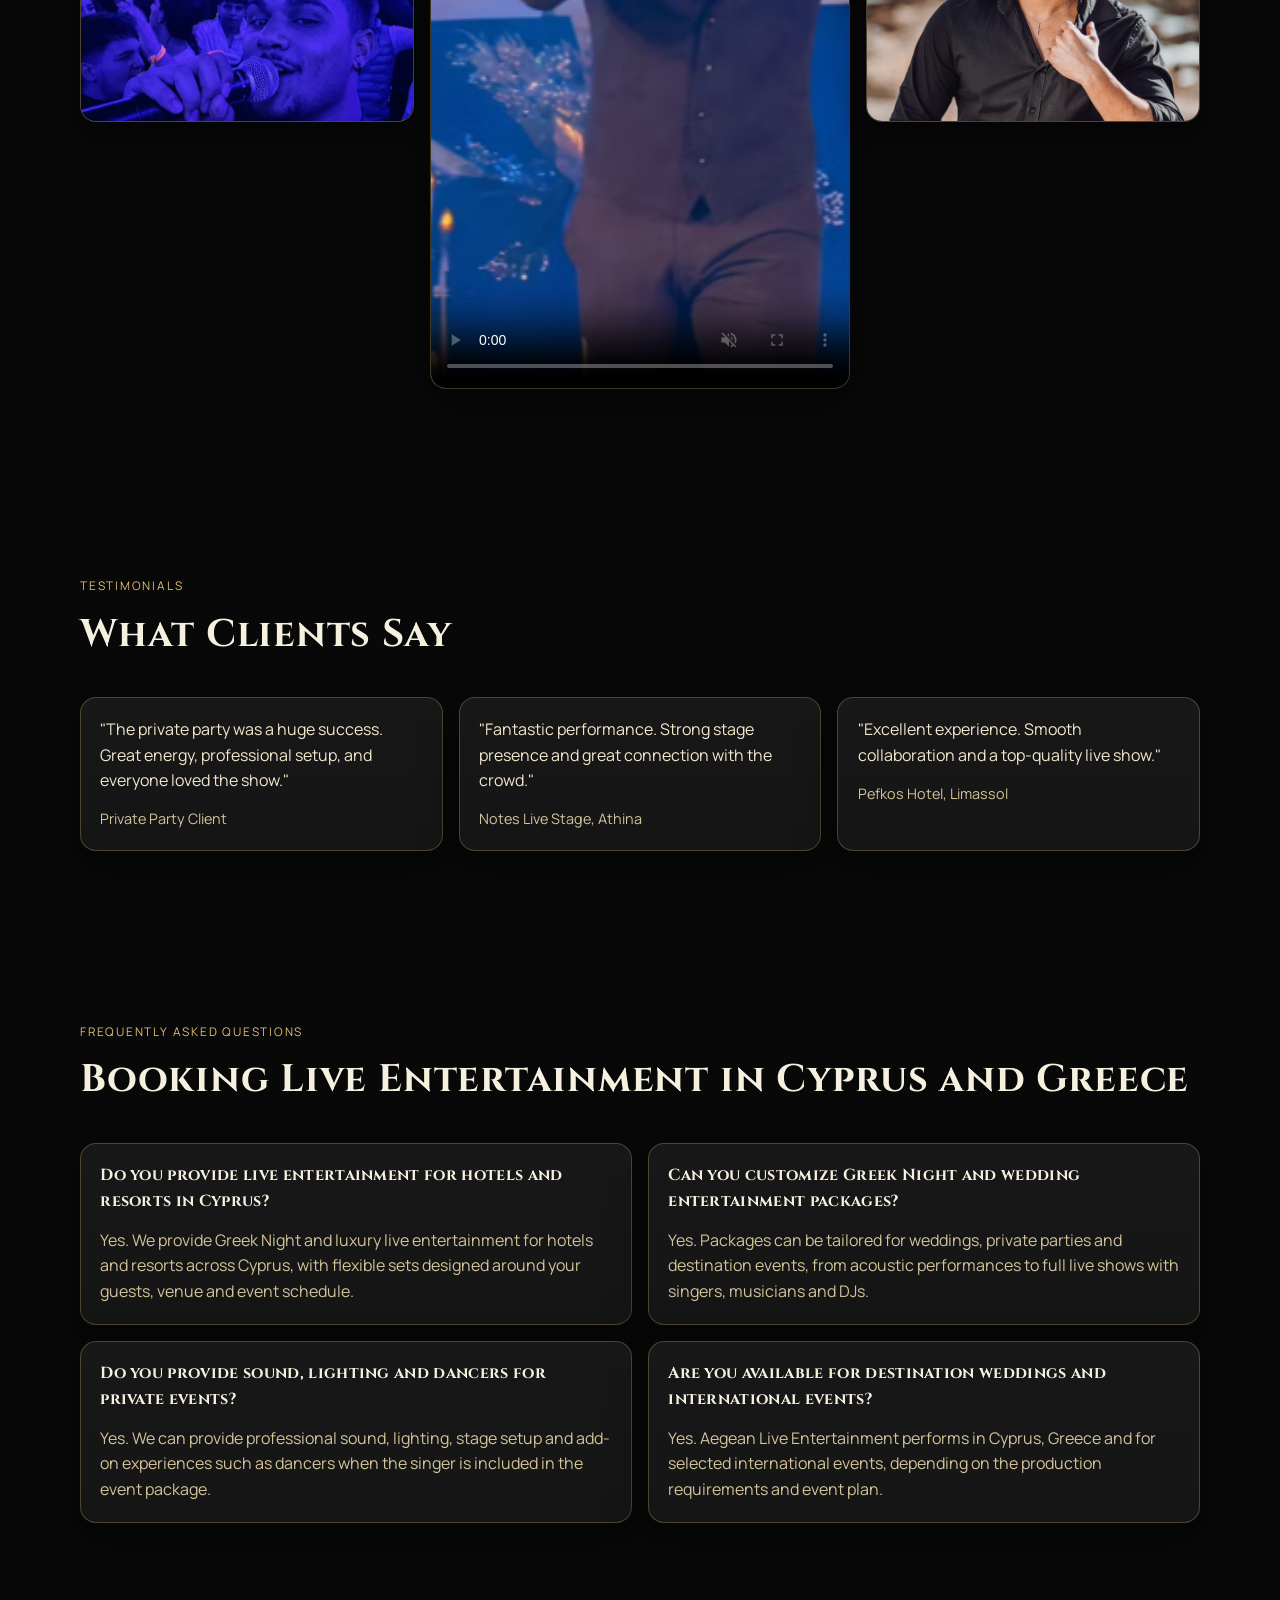
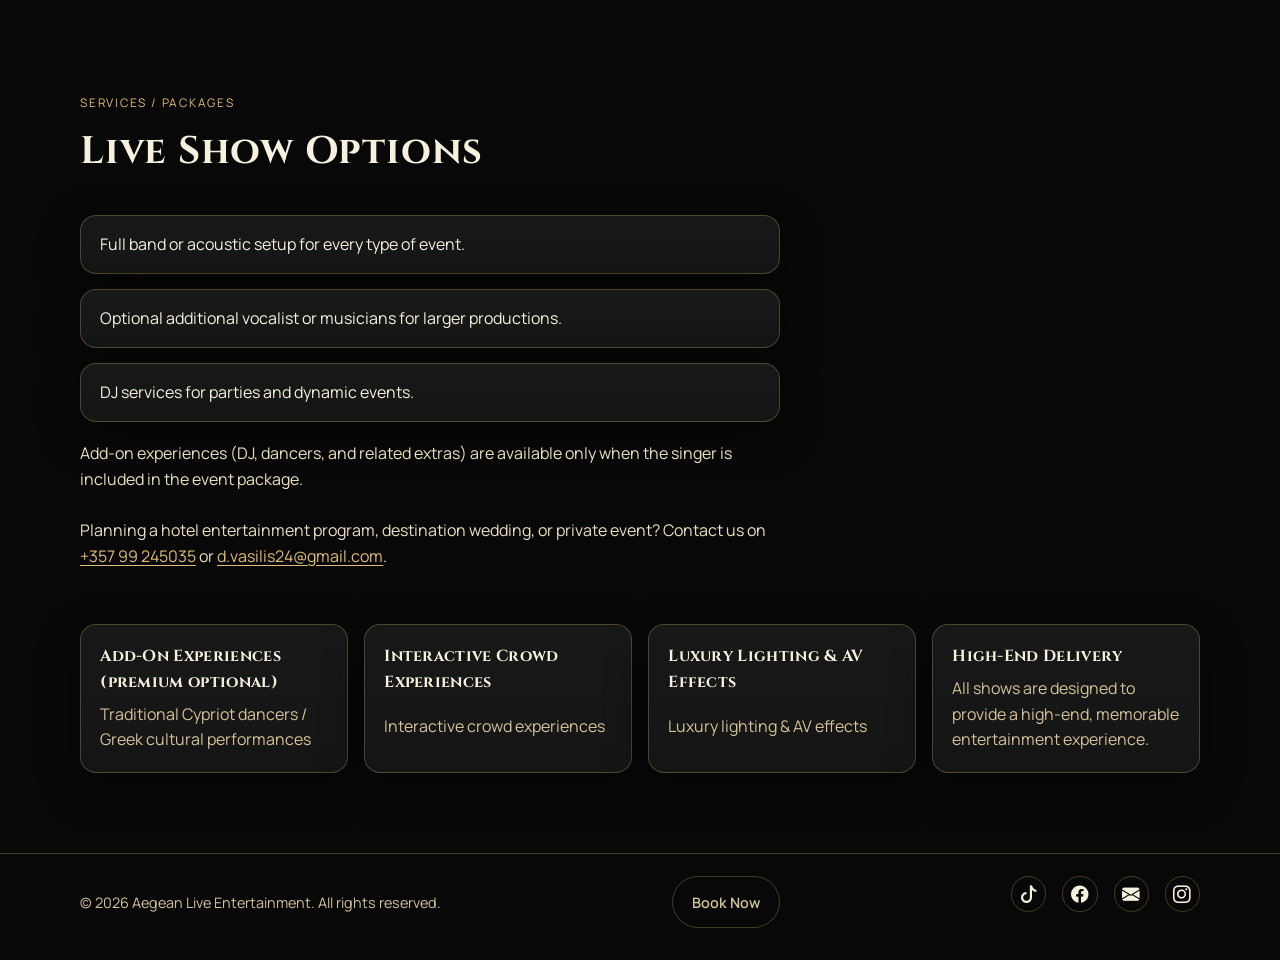
==== commit 6af5408a: "addition in socials" ====
--- a/index.html
+++ b/index.html
@@ -219,6 +219,16 @@
         <div class="hero-actions">
           <a class="btn btn-gold" href="https://wa.me/35799245035?text=Hi%20Vasilis%2C%20I%20want%20to%20book%20a%20live%20show%20for%20my%20event." target="_blank" rel="noopener noreferrer">Book Now</a>
           <a class="btn btn-ghost" href="mailto:d.vasilis24@gmail.com?subject=Live%20Show%20Booking%20Inquiry">Email Us</a>
+          <div class="socials" aria-label="Social media links">
+        <a href="https://www.tiktok.com/@vasilis_kg" target="_blank" rel="noopener noreferrer" aria-label="TikTok">
+          <i class="bi bi-tiktok" aria-hidden="true"></i>
+        </a>
+        <a href="https://www.facebook.com/share/16tfSzBPr8/" target="_blank" rel="noopener noreferrer" aria-label="Facebook">
+          <i class="bi bi-facebook" aria-hidden="true"></i>
+        </a>
+        <a href="https://www.instagram.com/vasilisdimitriou_official/" target="_blank" rel="noopener noreferrer" aria-label="Instagram">
+          <i class="bi bi-instagram" aria-hidden="true"></i>
+        </a>
         </div>
       </div>
     </section>
--- a/styles.css
+++ b/styles.css
@@ -189,6 +189,8 @@
   display: flex;
   gap: 0.8rem;
   flex-wrap: wrap;
+  align-items: center;
+  justify-content: center;
 }
 
 .section {
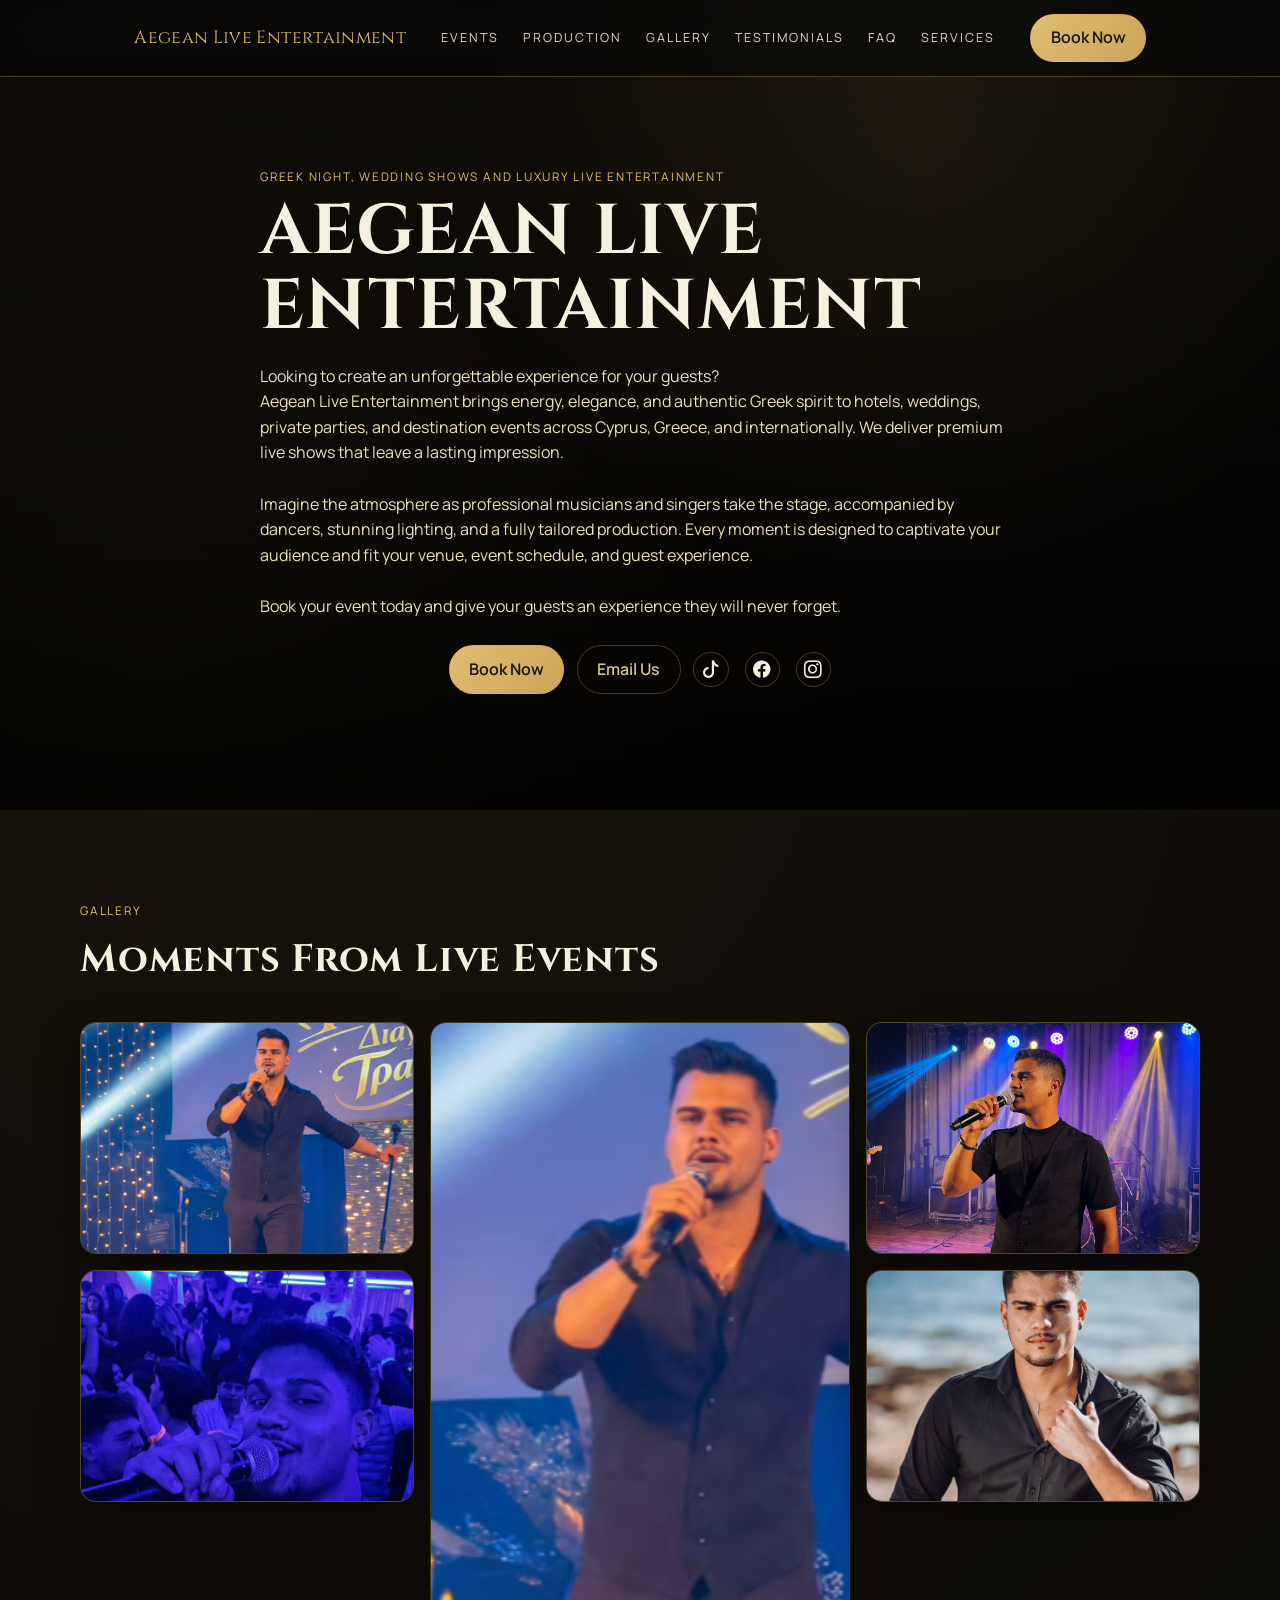
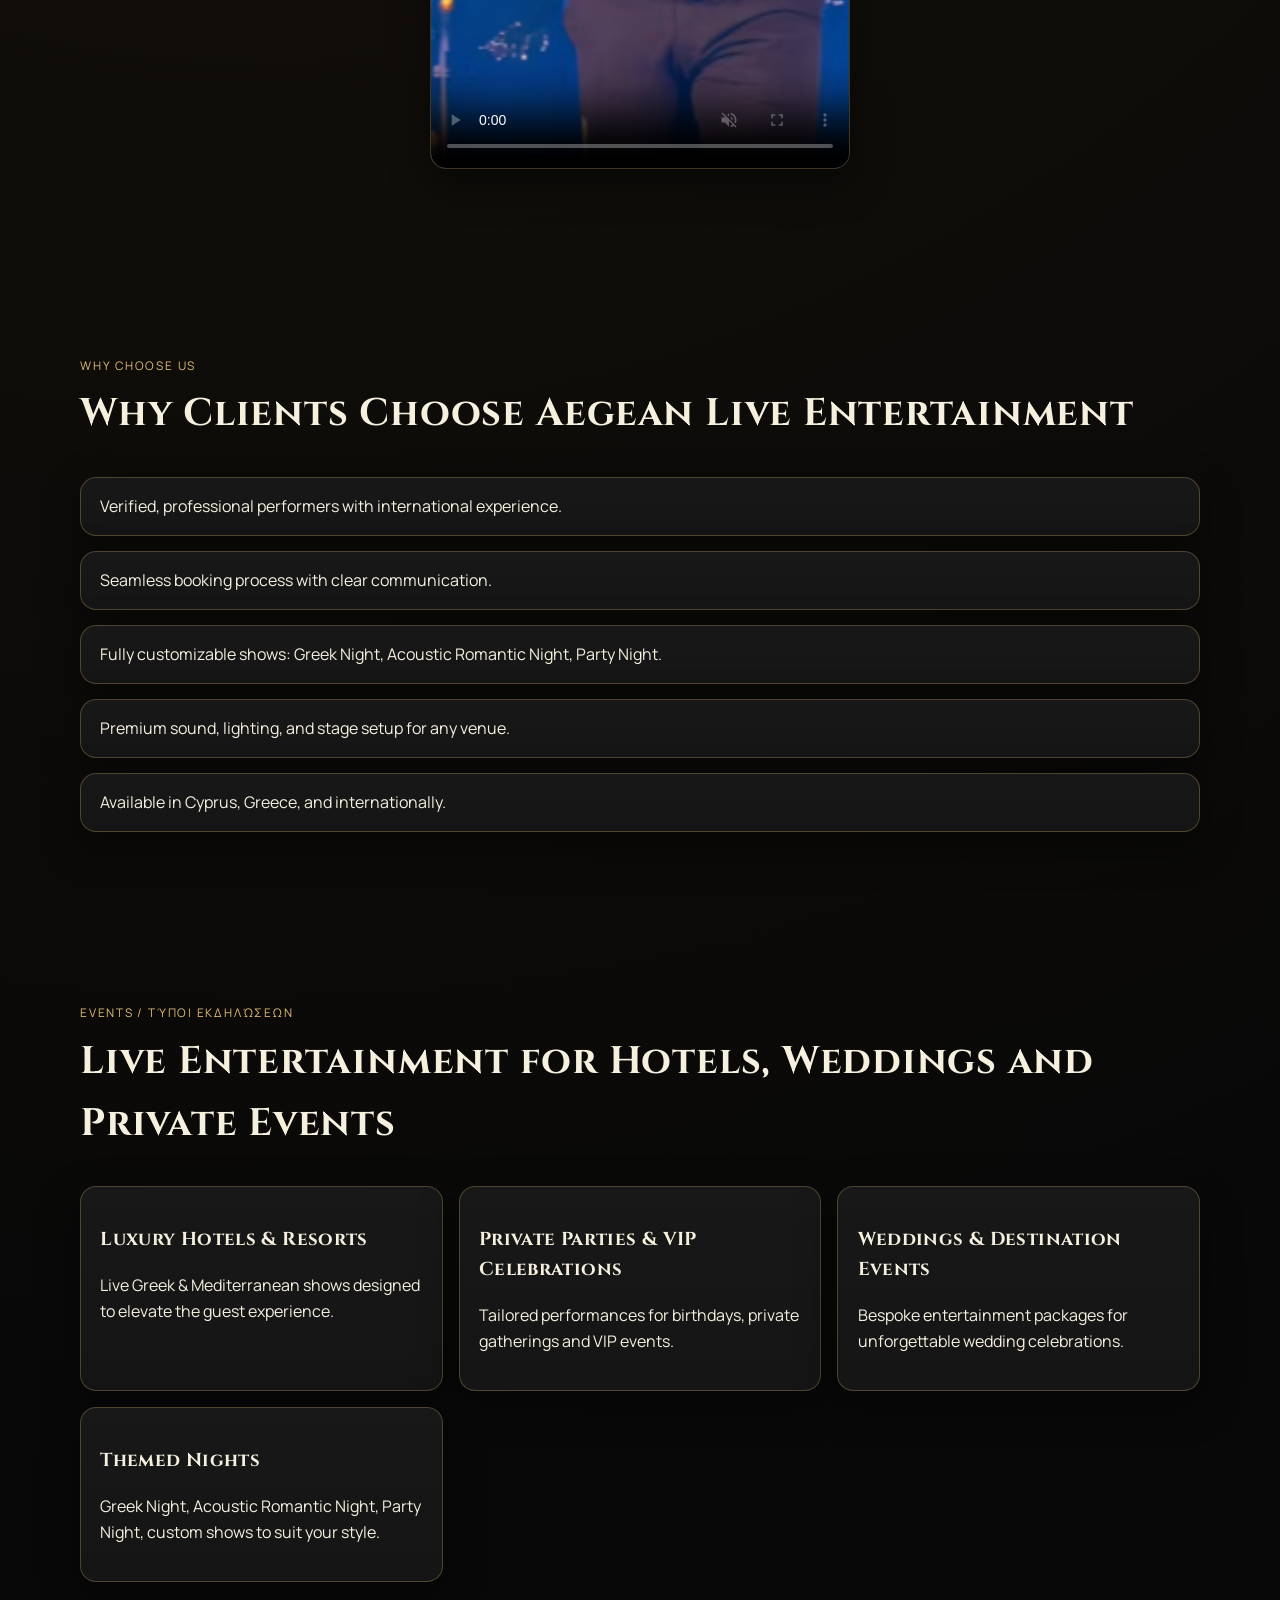
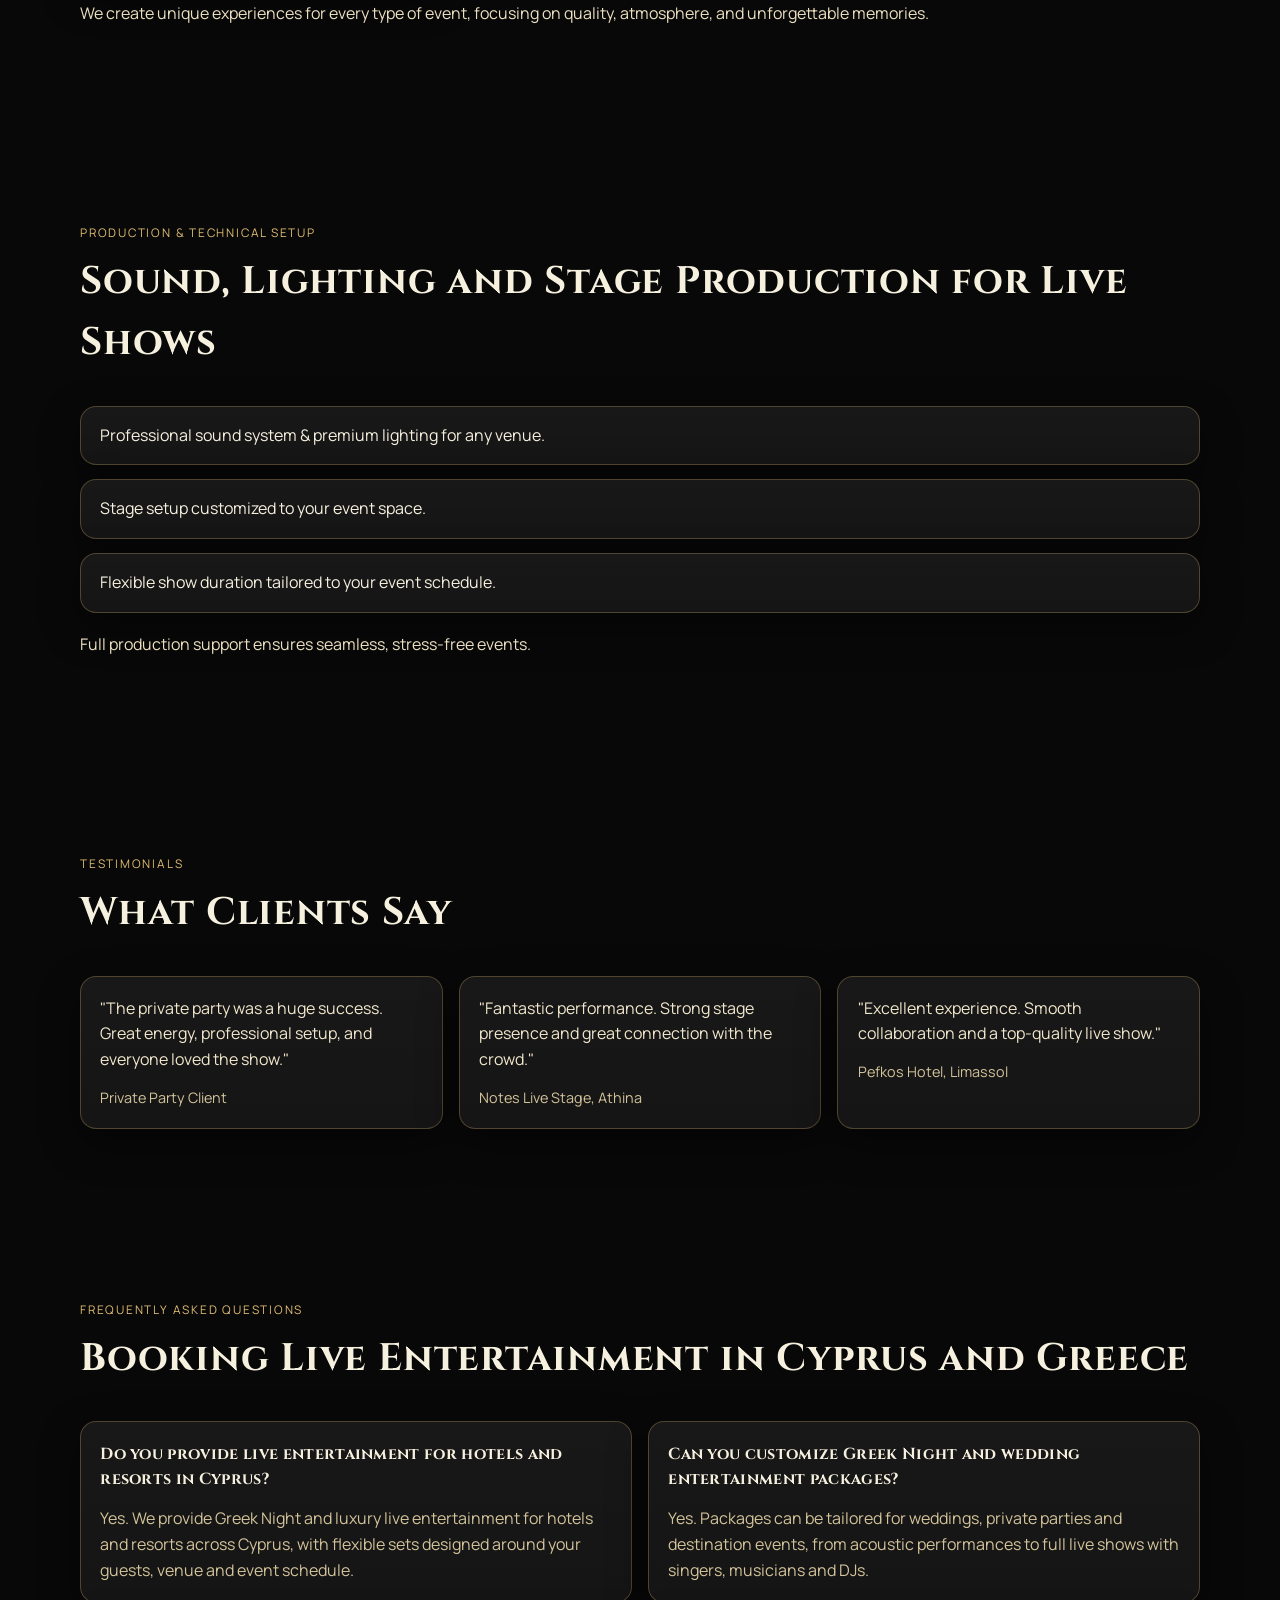
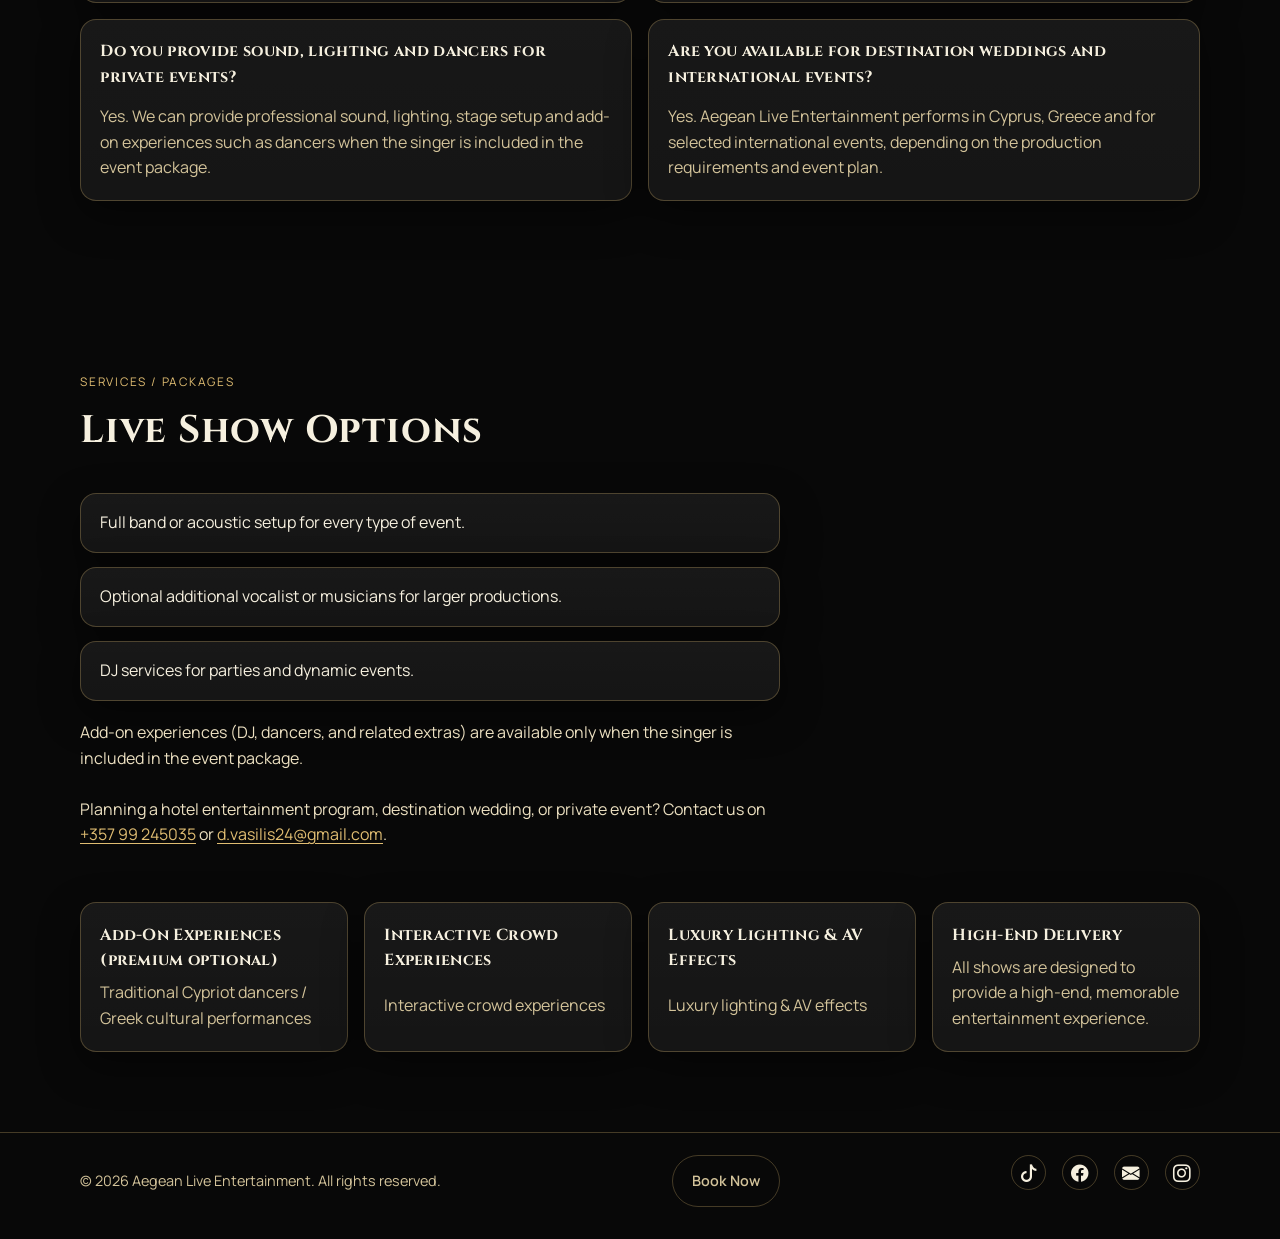
==== commit 3a4b8dc5: "swap gallery with why choose us" ====
--- a/index.html
+++ b/index.html
@@ -195,24 +195,6 @@
           dancers, stunning lighting, and a fully tailored production. Every moment is designed to captivate
           your audience and fit your venue, event schedule, and guest experience.
         </p>
-        <p class="lead"><strong>Why choose us:</strong></p>
-        <div class="show-list">
-          <div class="show-item">
-            <p>Verified, professional performers with international experience.</p>
-          </div>
-          <div class="show-item">
-            <p>Seamless booking process with clear communication.</p>
-          </div>
-          <div class="show-item">
-            <p>Fully customizable shows: Greek Night, Acoustic Romantic Night, Party Night.</p>
-          </div>
-          <div class="show-item">
-            <p>Premium sound, lighting, and stage setup for any venue.</p>
-          </div>
-          <div class="show-item">
-            <p>Available in Cyprus, Greece, and internationally.</p>
-          </div>
-        </div>
         <p class="lead">
           Book your event today and give your guests an experience they will never forget.
         </p>
@@ -230,53 +212,6 @@
           <i class="bi bi-instagram" aria-hidden="true"></i>
         </a>
         </div>
-      </div>
-    </section>
-
-    <section id="events" class="section">
-      <div class="container">
-        <p class="kicker">Events / Τύποι Εκδηλώσεων</p>
-        <h2>Live Entertainment for Hotels, Weddings and Private Events</h2>
-        <div class="track-grid">
-          <article class="track-card">
-            <h3>Luxury Hotels & Resorts</h3>
-            <p>Live Greek & Mediterranean shows designed to elevate the guest experience.</p>
-          </article>
-          <article class="track-card">
-            <h3>Private Parties & VIP Celebrations</h3>
-            <p>Tailored performances for birthdays, private gatherings and VIP events.</p>
-          </article>
-          <article class="track-card">
-            <h3>Weddings & Destination Events</h3>
-            <p>Bespoke entertainment packages for unforgettable wedding celebrations.</p>
-          </article>
-          <article class="track-card">
-            <h3>Themed Nights</h3>
-            <p>Greek Night, Acoustic Romantic Night, Party Night, custom shows to suit your style.</p>
-          </article>
-        </div>
-        <p class="lead">
-          We create unique experiences for every type of event, focusing on quality, atmosphere, and unforgettable memories.
-        </p>
-      </div>
-    </section>
-
-    <section id="production" class="section">
-      <div class="container">
-        <p class="kicker">Production & Technical Setup</p>
-        <h2>Sound, Lighting and Stage Production for Live Shows</h2>
-        <div class="show-list">
-          <div class="show-item">
-            <p>Professional sound system & premium lighting for any venue.</p>
-          </div>
-          <div class="show-item">
-            <p>Stage setup customized to your event space.</p>
-          </div>
-          <div class="show-item">
-            <p>Flexible show duration tailored to your event schedule.</p>
-          </div>
-        </div>
-        <p class="lead">Full production support ensures seamless, stress-free events.</p>
       </div>
     </section>
 
@@ -321,6 +256,77 @@
             <img src="Photo4.jpeg" alt="Wedding and destination event live entertainment performance" loading="lazy" decoding="async" width="1474" height="1600" />
           </figure>
         </div>
+      </div>
+    </section>
+
+    <section class="section">
+      <div class="container">
+        <p class="kicker">Why Choose Us</p>
+        <h2>Why Clients Choose Aegean Live Entertainment</h2>
+        <div class="show-list">
+          <div class="show-item">
+            <p>Verified, professional performers with international experience.</p>
+          </div>
+          <div class="show-item">
+            <p>Seamless booking process with clear communication.</p>
+          </div>
+          <div class="show-item">
+            <p>Fully customizable shows: Greek Night, Acoustic Romantic Night, Party Night.</p>
+          </div>
+          <div class="show-item">
+            <p>Premium sound, lighting, and stage setup for any venue.</p>
+          </div>
+          <div class="show-item">
+            <p>Available in Cyprus, Greece, and internationally.</p>
+          </div>
+        </div>
+      </div>
+    </section>
+
+    <section id="events" class="section">
+      <div class="container">
+        <p class="kicker">Events / Τύποι Εκδηλώσεων</p>
+        <h2>Live Entertainment for Hotels, Weddings and Private Events</h2>
+        <div class="track-grid">
+          <article class="track-card">
+            <h3>Luxury Hotels & Resorts</h3>
+            <p>Live Greek & Mediterranean shows designed to elevate the guest experience.</p>
+          </article>
+          <article class="track-card">
+            <h3>Private Parties & VIP Celebrations</h3>
+            <p>Tailored performances for birthdays, private gatherings and VIP events.</p>
+          </article>
+          <article class="track-card">
+            <h3>Weddings & Destination Events</h3>
+            <p>Bespoke entertainment packages for unforgettable wedding celebrations.</p>
+          </article>
+          <article class="track-card">
+            <h3>Themed Nights</h3>
+            <p>Greek Night, Acoustic Romantic Night, Party Night, custom shows to suit your style.</p>
+          </article>
+        </div>
+        <p class="lead">
+          We create unique experiences for every type of event, focusing on quality, atmosphere, and unforgettable memories.
+        </p>
+      </div>
+    </section>
+
+    <section id="production" class="section">
+      <div class="container">
+        <p class="kicker">Production & Technical Setup</p>
+        <h2>Sound, Lighting and Stage Production for Live Shows</h2>
+        <div class="show-list">
+          <div class="show-item">
+            <p>Professional sound system & premium lighting for any venue.</p>
+          </div>
+          <div class="show-item">
+            <p>Stage setup customized to your event space.</p>
+          </div>
+          <div class="show-item">
+            <p>Flexible show duration tailored to your event schedule.</p>
+          </div>
+        </div>
+        <p class="lead">Full production support ensures seamless, stress-free events.</p>
       </div>
     </section>
 
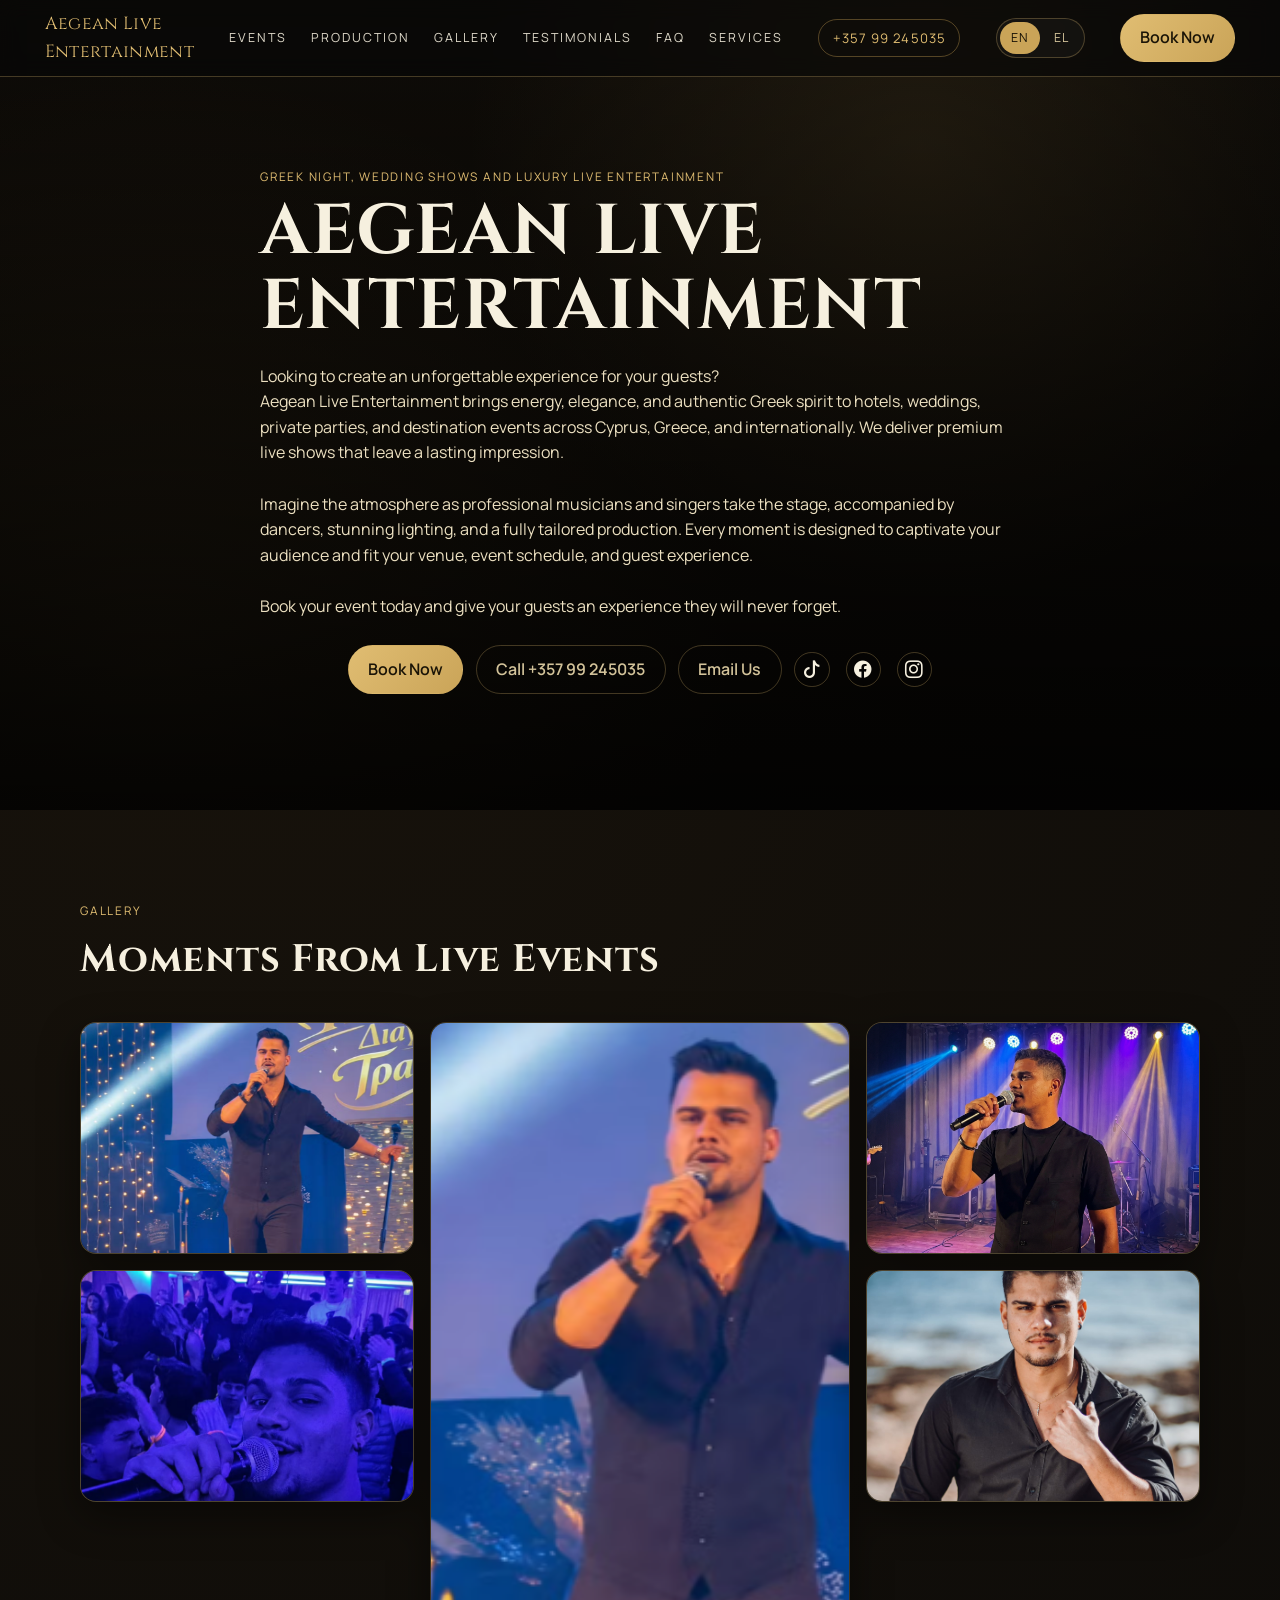
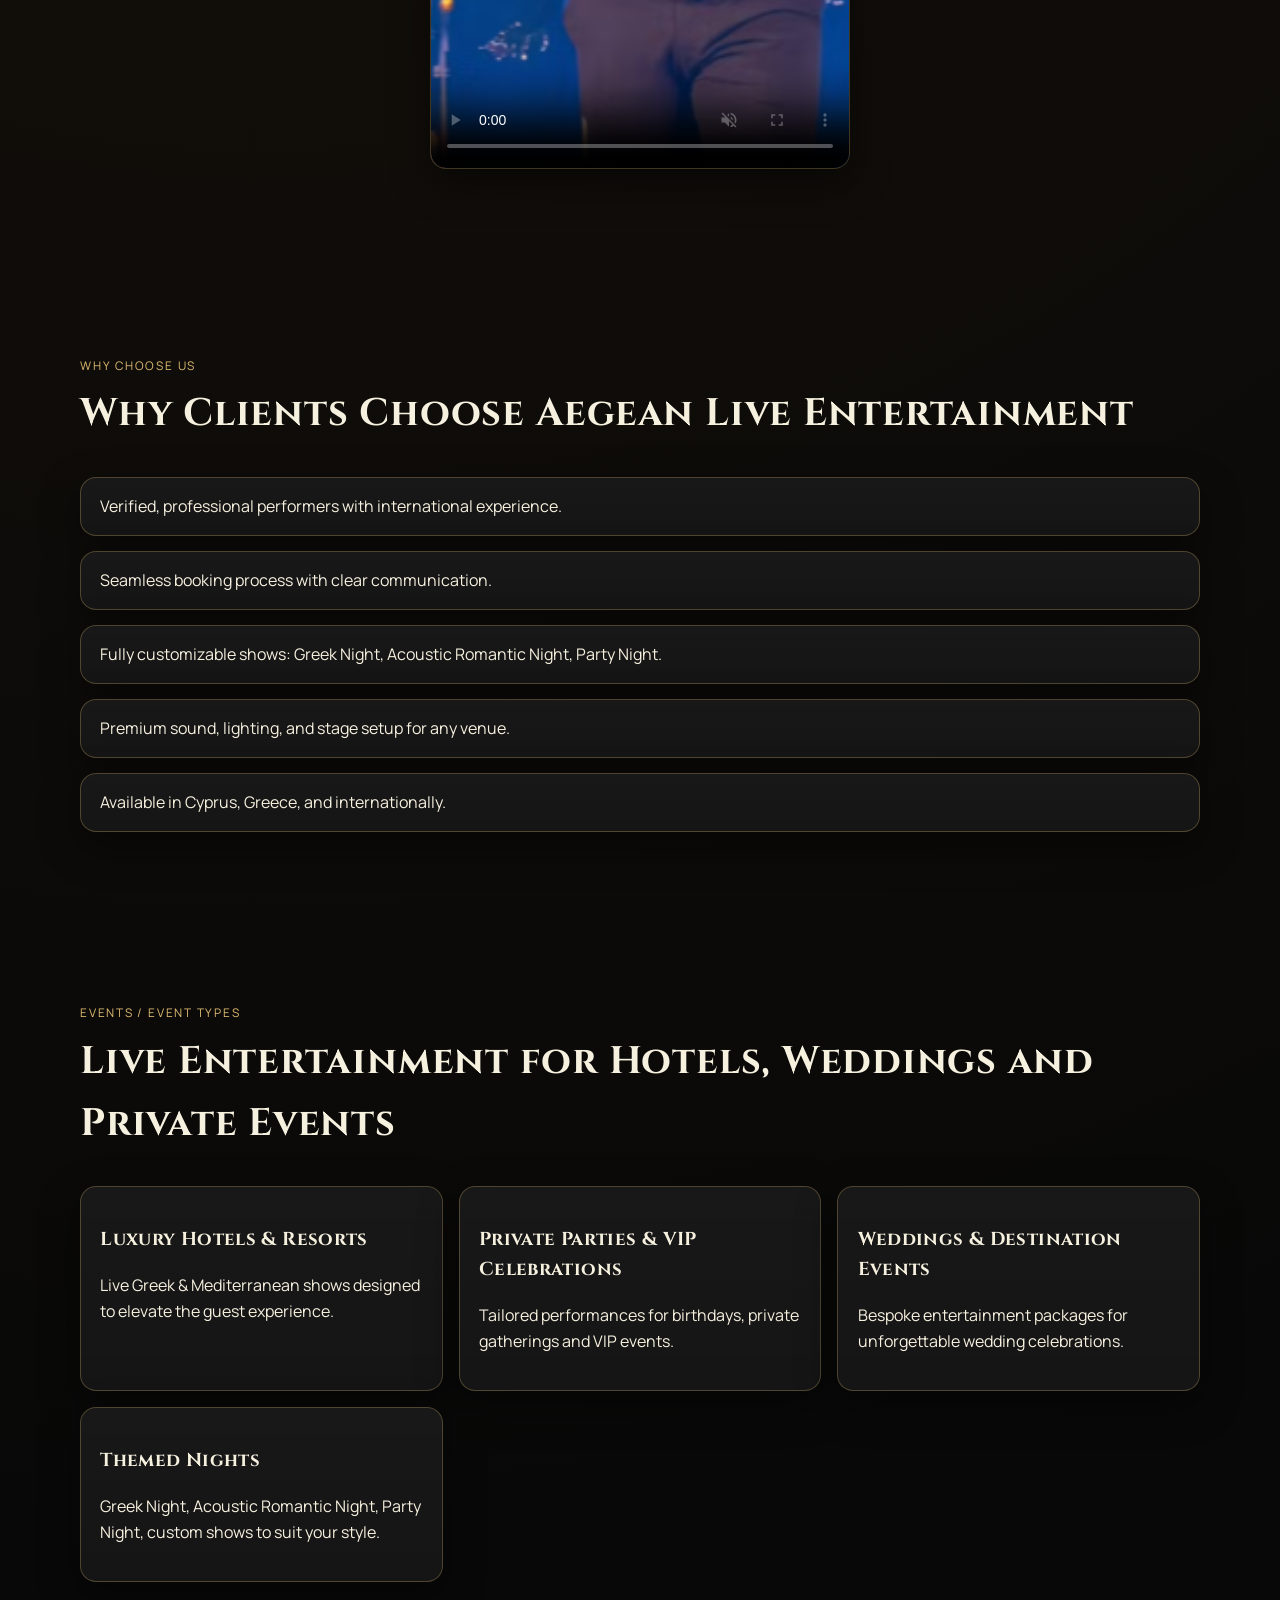
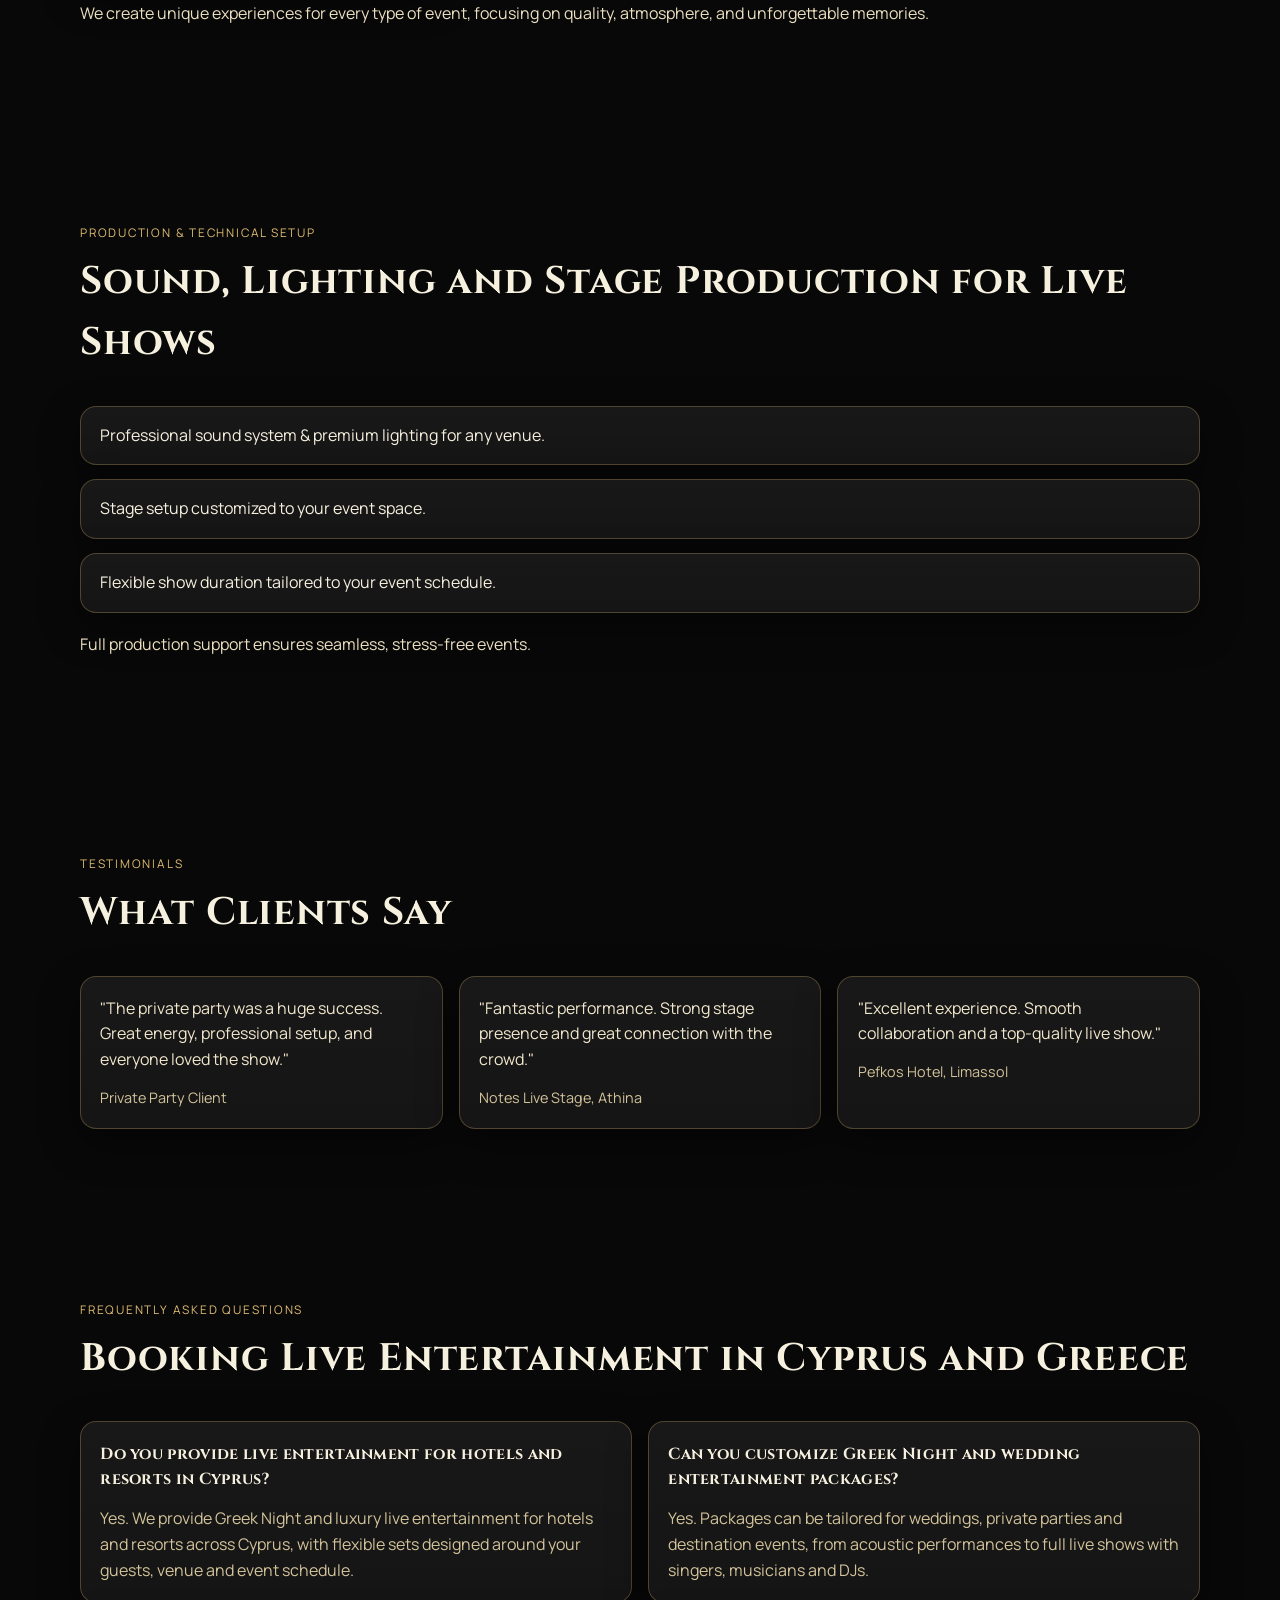
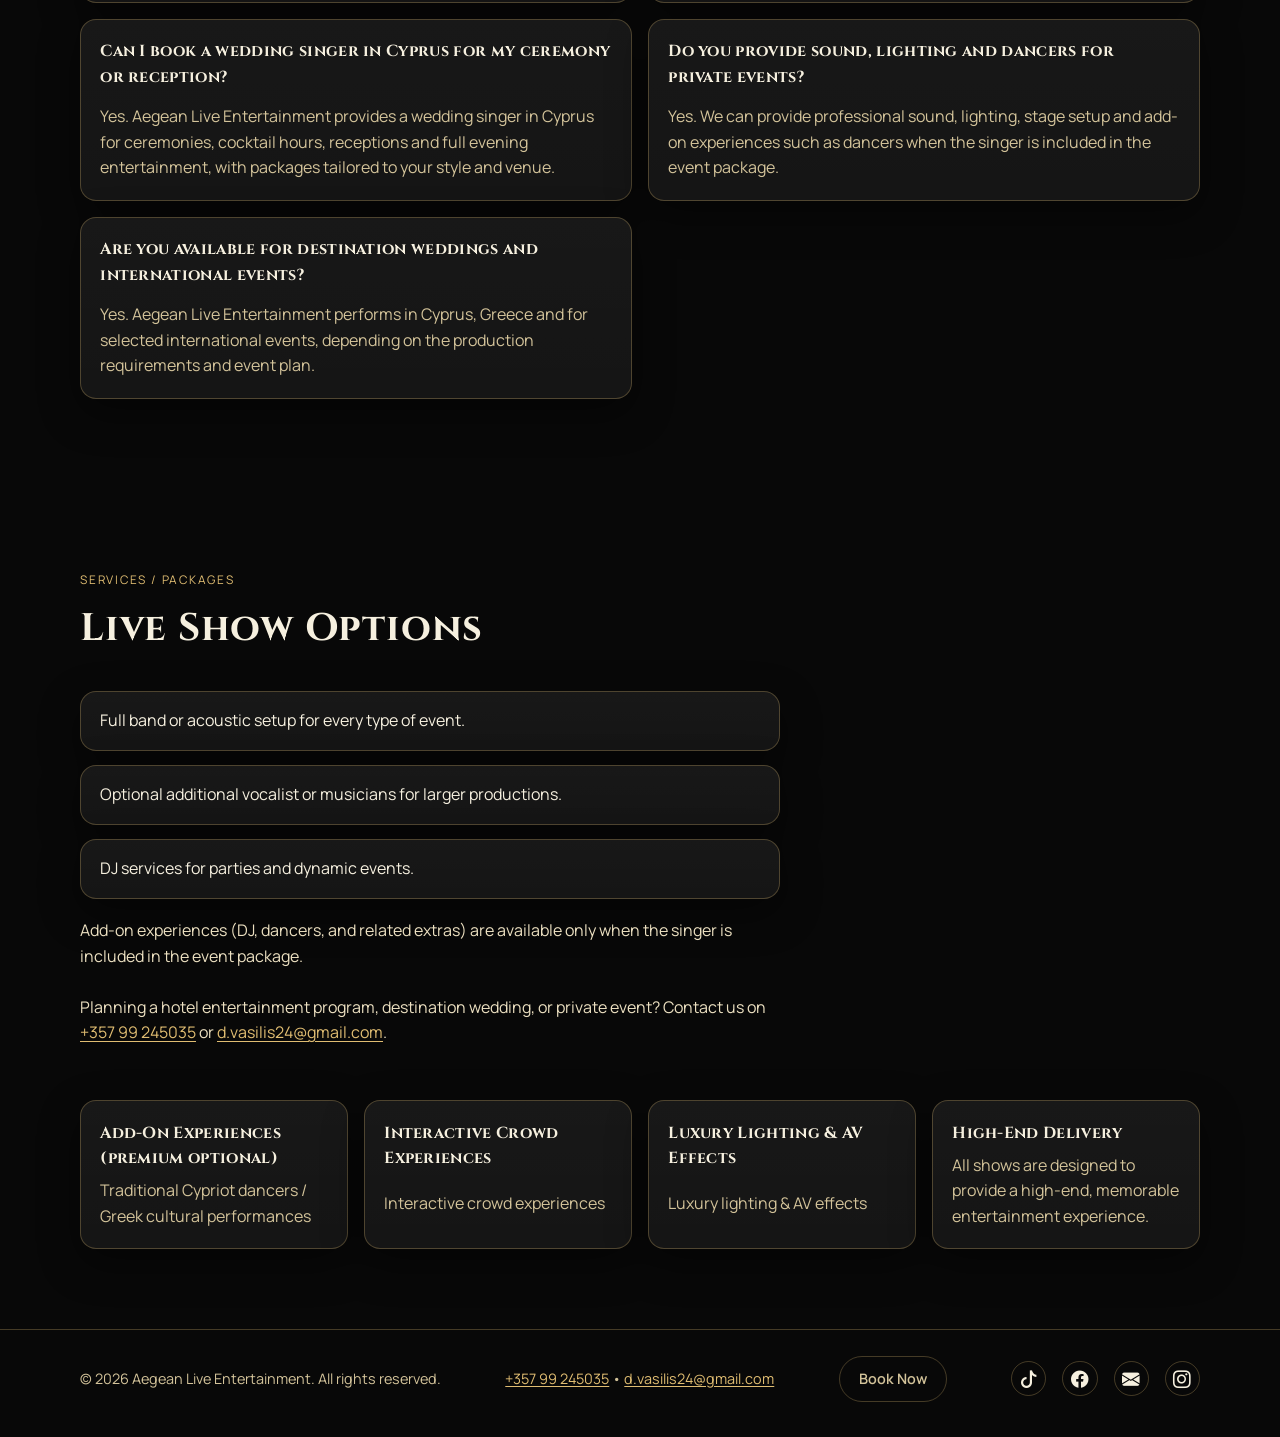
==== commit 999f0fe2: "Wedding nights SEO/Greek translation + Phone number appearance" ====
--- a/index.html
+++ b/index.html
@@ -3,8 +3,8 @@
 <head>
   <meta charset="UTF-8" />
   <meta name="viewport" content="width=device-width, initial-scale=1.0" />
-  <title>Greek Night & Live Entertainment in Cyprus | Aegean Live Entertainment</title>
-  <meta name="description" content="Luxury live entertainment for hotels, weddings and private events in Cyprus and Greece. Greek Night shows, acoustic sets, DJs, dancers and full production." />
+  <title id="page-title">Greek Night & Live Entertainment in Cyprus | Aegean Live Entertainment</title>
+  <meta id="meta-description" name="description" content="Wedding singer and luxury live entertainment in Cyprus and Greece for weddings, hotels and private events. Greek Night shows, acoustic sets, DJs, dancers and full production." />
   <link rel="canonical" href="https://www.aegeanliveentertainment.com/" />
   <meta name="robots" content="index, follow, max-image-preview:large, max-snippet:-1, max-video-preview:-1" />
   <meta name="theme-color" content="#080808" />
@@ -16,8 +16,8 @@
   <meta property="og:locale" content="en_GB" />
   <meta property="og:url" content="https://www.aegeanliveentertainment.com/" />
   <meta property="og:site_name" content="Aegean Live Entertainment" />
-  <meta property="og:title" content="Greek Night & Live Entertainment in Cyprus | Aegean Live Entertainment" />
-  <meta property="og:description" content="Luxury live entertainment for hotels, weddings and private events in Cyprus and Greece. Greek Night shows, acoustic sets, DJs, dancers and full production." />
+  <meta id="meta-og-title" property="og:title" content="Greek Night & Live Entertainment in Cyprus | Aegean Live Entertainment" />
+  <meta id="meta-og-description" property="og:description" content="Wedding singer and luxury live entertainment in Cyprus and Greece for weddings, hotels and private events. Greek Night shows, acoustic sets, DJs, dancers and full production." />
   <meta property="og:image" content="https://www.aegeanliveentertainment.com/social-share.jpeg" />
   <meta property="og:image:secure_url" content="https://www.aegeanliveentertainment.com/social-share.jpeg" />
   <meta property="og:image:type" content="image/jpeg" />
@@ -25,8 +25,8 @@
   <meta property="og:image:height" content="1024" />
   <meta property="og:image:alt" content="Aegean Live Entertainment logo" />
   <meta name="twitter:card" content="summary" />
-  <meta name="twitter:title" content="Greek Night & Live Entertainment in Cyprus | Aegean Live Entertainment" />
-  <meta name="twitter:description" content="Luxury live entertainment for hotels, weddings and private events in Cyprus and Greece. Greek Night shows, acoustic sets, DJs, dancers and full production." />
+  <meta id="meta-twitter-title" name="twitter:title" content="Greek Night & Live Entertainment in Cyprus | Aegean Live Entertainment" />
+  <meta id="meta-twitter-description" name="twitter:description" content="Wedding singer and luxury live entertainment in Cyprus and Greece for weddings, hotels and private events. Greek Night shows, acoustic sets, DJs, dancers and full production." />
   <meta name="twitter:image" content="https://www.aegeanliveentertainment.com/social-share.jpeg" />
   <meta name="twitter:image:alt" content="Aegean Live Entertainment logo" />
   <script type="application/ld+json">
@@ -40,7 +40,7 @@
           "url": "https://www.aegeanliveentertainment.com/",
           "logo": "https://www.aegeanliveentertainment.com/social-share.jpeg",
           "image": "https://www.aegeanliveentertainment.com/social-share.jpeg",
-          "description": "Luxury live entertainment for hotels, weddings and private events in Cyprus and Greece. Greek Night shows, acoustic sets, DJs, dancers and full production.",
+          "description": "Wedding singer and luxury live entertainment in Cyprus and Greece for weddings, hotels and private events. Greek Night shows, acoustic sets, DJs, dancers and full production.",
           "email": "d.vasilis24@gmail.com",
           "telephone": "+35799245035",
           "areaServed": [
@@ -64,9 +64,39 @@
             ]
           },
           "sameAs": [
+            "https://www.facebook.com/share/16tfSzBPr8/",
             "https://www.instagram.com/vasilisdimitriou_official/",
             "https://www.tiktok.com/@vasilis_kg"
           ]
+        },
+        {
+          "@type": "EntertainmentBusiness",
+          "@id": "https://www.aegeanliveentertainment.com/#business",
+          "name": "Aegean Live Entertainment",
+          "url": "https://www.aegeanliveentertainment.com/",
+          "telephone": "+35799245035",
+          "email": "d.vasilis24@gmail.com",
+          "priceRange": "$$$",
+          "currenciesAccepted": "EUR",
+          "paymentAccepted": "Bank transfer, cash",
+          "areaServed": [
+            {
+              "@type": "Country",
+              "name": "Cyprus"
+            },
+            {
+              "@type": "Country",
+              "name": "Greece"
+            }
+          ],
+          "sameAs": [
+            "https://www.facebook.com/share/16tfSzBPr8/",
+            "https://www.instagram.com/vasilisdimitriou_official/",
+            "https://www.tiktok.com/@vasilis_kg"
+          ],
+          "parentOrganization": {
+            "@id": "https://www.aegeanliveentertainment.com/#organization"
+          }
         },
         {
           "@type": "WebSite",
@@ -74,18 +104,27 @@
           "url": "https://www.aegeanliveentertainment.com/",
           "name": "Aegean Live Entertainment",
           "inLanguage": "en",
-          "description": "Luxury live entertainment for hotels, weddings and private events in Cyprus and Greece. Greek Night shows, acoustic sets, DJs, dancers and full production."
+          "description": "Wedding singer and luxury live entertainment in Cyprus and Greece for weddings, hotels and private events. Greek Night shows, acoustic sets, DJs, dancers and full production."
+        },
+        {
+          "@type": "ContactPage",
+          "@id": "https://www.aegeanliveentertainment.com/#contact-page",
+          "url": "https://www.aegeanliveentertainment.com/#services",
+          "name": "Contact Aegean Live Entertainment",
+          "mainEntity": {
+            "@id": "https://www.aegeanliveentertainment.com/#business"
+          }
         },
         {
           "@type": "Service",
           "@id": "https://www.aegeanliveentertainment.com/#service",
-          "name": "Greek Night and live event entertainment",
-          "serviceType": "Live entertainment for hotels, weddings, private parties and destination events",
+          "name": "Wedding singer, Greek Night and live event entertainment",
+          "serviceType": "Wedding singer and live entertainment for hotels, weddings, private parties and destination events",
           "provider": {
             "@id": "https://www.aegeanliveentertainment.com/#organization"
           },
           "url": "https://www.aegeanliveentertainment.com/",
-          "description": "Tailored live entertainment packages for hotels, weddings, private parties and destination events, including Greek Night, acoustic shows, DJs, dancers and full production support.",
+          "description": "Tailored wedding singer and live entertainment packages for hotels, weddings, private parties and destination events, including Greek Night, acoustic shows, DJs, dancers and full production support.",
           "areaServed": [
             {
               "@type": "Country",
@@ -137,6 +176,14 @@
             },
             {
               "@type": "Question",
+              "name": "Can I book a wedding singer in Cyprus for my ceremony or reception?",
+              "acceptedAnswer": {
+                "@type": "Answer",
+                "text": "Yes. Aegean Live Entertainment provides a wedding singer in Cyprus for ceremonies, cocktail hours, receptions and full evening entertainment, with packages tailored to your style and venue."
+              }
+            },
+            {
+              "@type": "Question",
               "name": "Do you provide sound, lighting and dancers for private events?",
               "acceptedAnswer": {
                 "@type": "Answer",
@@ -167,14 +214,19 @@
     <div class="container nav-wrap">
       <a class="brand" href="#home">Aegean Live Entertainment</a>
       <nav class="site-nav" aria-label="Main navigation">
-        <a href="#events">Events</a>
-        <a href="#production">Production</a>
-        <a href="#gallery">Gallery</a>
-        <a href="#testimonials">Testimonials</a>
-        <a href="#faq">FAQ</a>
-        <a href="#services">Services</a>
+        <a href="#events" data-i18n="nav.events">Events</a>
+        <a href="#production" data-i18n="nav.production">Production</a>
+        <a href="#gallery" data-i18n="nav.gallery">Gallery</a>
+        <a href="#testimonials" data-i18n="nav.testimonials">Testimonials</a>
+        <a href="#faq" data-i18n="nav.faq">FAQ</a>
+        <a href="#services" data-i18n="nav.services">Services</a>
       </nav>
-      <a class="btn btn-gold" href="https://wa.me/35799245035?text=Hi%20Vasilis%2C%20I%20want%20to%20book%20a%20live%20show%20for%20my%20event." target="_blank" rel="noopener noreferrer">Book Now</a>
+      <a class="contact-pill" href="tel:+35799245035" aria-label="Call Aegean Live Entertainment on plus three five seven nine nine two four five zero three five">+357 99 245035</a>
+      <div class="lang-switch" role="group" aria-label="Language selector">
+        <button class="lang-btn is-active" type="button" data-lang="en">EN</button>
+        <button class="lang-btn" type="button" data-lang="el">EL</button>
+      </div>
+      <a class="btn btn-gold" href="https://wa.me/35799245035?text=Hi%20Vasilis%2C%20I%20want%20to%20book%20a%20live%20show%20for%20my%20event." target="_blank" rel="noopener noreferrer" data-i18n="cta.bookNow">Book Now</a>
     </div>
   </header>
 
@@ -182,25 +234,26 @@
     <section id="home" class="hero">
       <div class="hero-overlay"></div>
       <div class="container hero-content">
-        <p class="kicker">Greek Night, Wedding Shows and Luxury Live Entertainment</p>
-        <h1>Aegean Live<br />Entertainment</h1>
-        <p class="lead">
+        <p class="kicker" data-i18n="hero.kicker">Greek Night, Wedding Shows and Luxury Live Entertainment</p>
+        <h1 data-i18n-html="hero.title">Aegean Live<br />Entertainment</h1>
+        <p class="lead" data-i18n-html="hero.lead1">
           Looking to create an unforgettable experience for your guests?<br />
           Aegean Live Entertainment brings energy, elegance, and authentic Greek spirit to hotels,
           weddings, private parties, and destination events across Cyprus, Greece, and internationally.
           We deliver premium live shows that leave a lasting impression.
         </p>
-        <p class="lead">
+        <p class="lead" data-i18n="hero.lead2">
           Imagine the atmosphere as professional musicians and singers take the stage, accompanied by
           dancers, stunning lighting, and a fully tailored production. Every moment is designed to captivate
           your audience and fit your venue, event schedule, and guest experience.
         </p>
-        <p class="lead">
+        <p class="lead" data-i18n="hero.lead3">
           Book your event today and give your guests an experience they will never forget.
         </p>
         <div class="hero-actions">
-          <a class="btn btn-gold" href="https://wa.me/35799245035?text=Hi%20Vasilis%2C%20I%20want%20to%20book%20a%20live%20show%20for%20my%20event." target="_blank" rel="noopener noreferrer">Book Now</a>
-          <a class="btn btn-ghost" href="mailto:d.vasilis24@gmail.com?subject=Live%20Show%20Booking%20Inquiry">Email Us</a>
+          <a class="btn btn-gold" href="https://wa.me/35799245035?text=Hi%20Vasilis%2C%20I%20want%20to%20book%20a%20live%20show%20for%20my%20event." target="_blank" rel="noopener noreferrer" data-i18n="cta.bookNow">Book Now</a>
+          <a class="btn btn-ghost" href="tel:+35799245035" data-i18n="cta.call">Call +357 99 245035</a>
+          <a class="btn btn-ghost" href="mailto:d.vasilis24@gmail.com?subject=Live%20Show%20Booking%20Inquiry" data-i18n="cta.email">Email Us</a>
           <div class="socials" aria-label="Social media links">
         <a href="https://www.tiktok.com/@vasilis_kg" target="_blank" rel="noopener noreferrer" aria-label="TikTok">
           <i class="bi bi-tiktok" aria-hidden="true"></i>
@@ -217,8 +270,8 @@
 
     <section id="gallery" class="section gallery">
       <div class="container">
-        <p class="kicker">Gallery</p>
-        <h2>Moments From Live Events</h2>
+        <p class="kicker" data-i18n="gallery.kicker">Gallery</p>
+        <h2 data-i18n="gallery.title">Moments From Live Events</h2>
         <div class="gallery-desktop">
           <div class="gallery-side">
             <figure class="gallery-item">
@@ -261,23 +314,23 @@
 
     <section class="section">
       <div class="container">
-        <p class="kicker">Why Choose Us</p>
-        <h2>Why Clients Choose Aegean Live Entertainment</h2>
+        <p class="kicker" data-i18n="why.kicker">Why Choose Us</p>
+        <h2 data-i18n="why.title">Why Clients Choose Aegean Live Entertainment</h2>
         <div class="show-list">
           <div class="show-item">
-            <p>Verified, professional performers with international experience.</p>
+            <p data-i18n="why.item1">Verified, professional performers with international experience.</p>
           </div>
           <div class="show-item">
-            <p>Seamless booking process with clear communication.</p>
+            <p data-i18n="why.item2">Seamless booking process with clear communication.</p>
           </div>
           <div class="show-item">
-            <p>Fully customizable shows: Greek Night, Acoustic Romantic Night, Party Night.</p>
+            <p data-i18n="why.item3">Fully customizable shows: Greek Night, Acoustic Romantic Night, Party Night.</p>
           </div>
           <div class="show-item">
-            <p>Premium sound, lighting, and stage setup for any venue.</p>
+            <p data-i18n="why.item4">Premium sound, lighting, and stage setup for any venue.</p>
           </div>
           <div class="show-item">
-            <p>Available in Cyprus, Greece, and internationally.</p>
+            <p data-i18n="why.item5">Available in Cyprus, Greece, and internationally.</p>
           </div>
         </div>
       </div>
@@ -285,27 +338,27 @@
 
     <section id="events" class="section">
       <div class="container">
-        <p class="kicker">Events / Τύποι Εκδηλώσεων</p>
-        <h2>Live Entertainment for Hotels, Weddings and Private Events</h2>
+        <p class="kicker" data-i18n="events.kicker">Events / Event Types</p>
+        <h2 data-i18n="events.title">Live Entertainment for Hotels, Weddings and Private Events</h2>
         <div class="track-grid">
           <article class="track-card">
-            <h3>Luxury Hotels & Resorts</h3>
-            <p>Live Greek & Mediterranean shows designed to elevate the guest experience.</p>
+            <h3 data-i18n="events.card1Title">Luxury Hotels & Resorts</h3>
+            <p data-i18n="events.card1Text">Live Greek & Mediterranean shows designed to elevate the guest experience.</p>
           </article>
           <article class="track-card">
-            <h3>Private Parties & VIP Celebrations</h3>
-            <p>Tailored performances for birthdays, private gatherings and VIP events.</p>
+            <h3 data-i18n="events.card2Title">Private Parties & VIP Celebrations</h3>
+            <p data-i18n="events.card2Text">Tailored performances for birthdays, private gatherings and VIP events.</p>
           </article>
           <article class="track-card">
-            <h3>Weddings & Destination Events</h3>
-            <p>Bespoke entertainment packages for unforgettable wedding celebrations.</p>
+            <h3 data-i18n="events.card3Title">Weddings & Destination Events</h3>
+            <p data-i18n="events.card3Text">Bespoke entertainment packages for unforgettable wedding celebrations.</p>
           </article>
           <article class="track-card">
-            <h3>Themed Nights</h3>
-            <p>Greek Night, Acoustic Romantic Night, Party Night, custom shows to suit your style.</p>
-          </article>
-        </div>
-        <p class="lead">
+            <h3 data-i18n="events.card4Title">Themed Nights</h3>
+            <p data-i18n="events.card4Text">Greek Night, Acoustic Romantic Night, Party Night, custom shows to suit your style.</p>
+          </article>
+        </div>
+        <p class="lead" data-i18n="events.lead">
           We create unique experiences for every type of event, focusing on quality, atmosphere, and unforgettable memories.
         </p>
       </div>
@@ -313,38 +366,38 @@
 
     <section id="production" class="section">
       <div class="container">
-        <p class="kicker">Production & Technical Setup</p>
-        <h2>Sound, Lighting and Stage Production for Live Shows</h2>
+        <p class="kicker" data-i18n="production.kicker">Production & Technical Setup</p>
+        <h2 data-i18n="production.title">Sound, Lighting and Stage Production for Live Shows</h2>
         <div class="show-list">
           <div class="show-item">
-            <p>Professional sound system & premium lighting for any venue.</p>
+            <p data-i18n="production.item1">Professional sound system & premium lighting for any venue.</p>
           </div>
           <div class="show-item">
-            <p>Stage setup customized to your event space.</p>
+            <p data-i18n="production.item2">Stage setup customized to your event space.</p>
           </div>
           <div class="show-item">
-            <p>Flexible show duration tailored to your event schedule.</p>
-          </div>
-        </div>
-        <p class="lead">Full production support ensures seamless, stress-free events.</p>
+            <p data-i18n="production.item3">Flexible show duration tailored to your event schedule.</p>
+          </div>
+        </div>
+        <p class="lead" data-i18n="production.lead">Full production support ensures seamless, stress-free events.</p>
       </div>
     </section>
 
     <section id="testimonials" class="section testimonials">
       <div class="container">
-        <p class="kicker">Testimonials</p>
-        <h2>What Clients Say</h2>
+        <p class="kicker" data-i18n="testimonials.kicker">Testimonials</p>
+        <h2 data-i18n="testimonials.title">What Clients Say</h2>
         <div class="testimonial-grid">
           <article class="testimonial-card">
-            <p class="quote">"The private party was a huge success. Great energy, professional setup, and everyone loved the show."</p>
-            <p class="author">Private Party Client</p>
+            <p class="quote" data-i18n="testimonials.quote1">"The private party was a huge success. Great energy, professional setup, and everyone loved the show."</p>
+            <p class="author" data-i18n="testimonials.author1">Private Party Client</p>
           </article>
           <article class="testimonial-card">
-            <p class="quote">"Fantastic performance. Strong stage presence and great connection with the crowd."</p>
+            <p class="quote" data-i18n="testimonials.quote2">"Fantastic performance. Strong stage presence and great connection with the crowd."</p>
             <p class="author">Notes Live Stage, Athina</p>
           </article>
           <article class="testimonial-card">
-            <p class="quote">"Excellent experience. Smooth collaboration and a top-quality live show."</p>
+            <p class="quote" data-i18n="testimonials.quote3">"Excellent experience. Smooth collaboration and a top-quality live show."</p>
             <p class="author">Pefkos Hotel, Limassol</p>
           </article>
         </div>
@@ -353,24 +406,28 @@
 
     <section id="faq" class="section">
       <div class="container">
-        <p class="kicker">Frequently Asked Questions</p>
-        <h2>Booking Live Entertainment in Cyprus and Greece</h2>
+        <p class="kicker" data-i18n="faq.kicker">Frequently Asked Questions</p>
+        <h2 data-i18n="faq.title">Booking Live Entertainment in Cyprus and Greece</h2>
         <div class="faq-grid">
           <article class="testimonial-card faq-card">
-            <h3>Do you provide live entertainment for hotels and resorts in Cyprus?</h3>
-            <p>Yes. We provide Greek Night and luxury live entertainment for hotels and resorts across Cyprus, with flexible sets designed around your guests, venue and event schedule.</p>
+            <h3 data-i18n="faq.q1">Do you provide live entertainment for hotels and resorts in Cyprus?</h3>
+            <p data-i18n="faq.a1">Yes. We provide Greek Night and luxury live entertainment for hotels and resorts across Cyprus, with flexible sets designed around your guests, venue and event schedule.</p>
           </article>
           <article class="testimonial-card faq-card">
-            <h3>Can you customize Greek Night and wedding entertainment packages?</h3>
-            <p>Yes. Packages can be tailored for weddings, private parties and destination events, from acoustic performances to full live shows with singers, musicians and DJs.</p>
+            <h3 data-i18n="faq.q2">Can you customize Greek Night and wedding entertainment packages?</h3>
+            <p data-i18n="faq.a2">Yes. Packages can be tailored for weddings, private parties and destination events, from acoustic performances to full live shows with singers, musicians and DJs.</p>
           </article>
           <article class="testimonial-card faq-card">
-            <h3>Do you provide sound, lighting and dancers for private events?</h3>
-            <p>Yes. We can provide professional sound, lighting, stage setup and add-on experiences such as dancers when the singer is included in the event package.</p>
+            <h3 data-i18n="faq.q3">Can I book a wedding singer in Cyprus for my ceremony or reception?</h3>
+            <p data-i18n="faq.a3">Yes. Aegean Live Entertainment provides a wedding singer in Cyprus for ceremonies, cocktail hours, receptions and full evening entertainment, with packages tailored to your style and venue.</p>
           </article>
           <article class="testimonial-card faq-card">
-            <h3>Are you available for destination weddings and international events?</h3>
-            <p>Yes. Aegean Live Entertainment performs in Cyprus, Greece and for selected international events, depending on the production requirements and event plan.</p>
+            <h3 data-i18n="faq.q4">Do you provide sound, lighting and dancers for private events?</h3>
+            <p data-i18n="faq.a4">Yes. We can provide professional sound, lighting, stage setup and add-on experiences such as dancers when the singer is included in the event package.</p>
+          </article>
+          <article class="testimonial-card faq-card">
+            <h3 data-i18n="faq.q5">Are you available for destination weddings and international events?</h3>
+            <p data-i18n="faq.a5">Yes. Aegean Live Entertainment performs in Cyprus, Greece and for selected international events, depending on the production requirements and event plan.</p>
           </article>
         </div>
       </div>
@@ -379,23 +436,23 @@
     <section id="services" class="section contact">
       <div class="container contact-wrap">
         <div class="contact-intro">
-          <p class="kicker">Services / Packages</p>
-          <h2>Live Show Options</h2>
+          <p class="kicker" data-i18n="services.kicker">Services / Packages</p>
+          <h2 data-i18n="services.title">Live Show Options</h2>
           <div class="show-list">
             <div class="show-item">
-              <p>Full band or acoustic setup for every type of event.</p>
+              <p data-i18n="services.item1">Full band or acoustic setup for every type of event.</p>
             </div>
             <div class="show-item">
-              <p>Optional additional vocalist or musicians for larger productions.</p>
+              <p data-i18n="services.item2">Optional additional vocalist or musicians for larger productions.</p>
             </div>
             <div class="show-item">
-              <p>DJ services for parties and dynamic events.</p>
+              <p data-i18n="services.item3">DJ services for parties and dynamic events.</p>
             </div>
           </div>
-          <p class="lead">
+          <p class="lead" data-i18n="services.lead1">
             Add-on experiences (DJ, dancers, and related extras) are available only when the singer is included in the event package.
           </p>
-          <p class="lead">
+          <p class="lead" data-i18n-html="services.lead2">
             Planning a hotel entertainment program, destination wedding, or private event? Contact us on
             <a class="inline-link" href="tel:+35799245035">+357 99 245035</a> or
             <a class="inline-link" href="mailto:d.vasilis24@gmail.com">d.vasilis24@gmail.com</a>.
@@ -403,20 +460,20 @@
         </div>
         <div class="contact-cards">
           <article class="contact-card">
-            <h3>Add-On Experiences (premium optional)</h3>
-            <p>Traditional Cypriot dancers / Greek cultural performances</p>
+            <h3 data-i18n="services.card1Title">Add-On Experiences (premium optional)</h3>
+            <p data-i18n="services.card1Text">Traditional Cypriot dancers / Greek cultural performances</p>
           </article>
           <article class="contact-card">
-            <h3>Interactive Crowd Experiences</h3>
-            <p>Interactive crowd experiences</p>
+            <h3 data-i18n="services.card2Title">Interactive Crowd Experiences</h3>
+            <p data-i18n="services.card2Text">Interactive crowd experiences</p>
           </article>
           <article class="contact-card">
-            <h3>Luxury Lighting & AV Effects</h3>
-            <p>Luxury lighting & AV effects</p>
+            <h3 data-i18n="services.card3Title">Luxury Lighting & AV Effects</h3>
+            <p data-i18n="services.card3Text">Luxury lighting & AV effects</p>
           </article>
           <article class="contact-card">
-            <h3>High-End Delivery</h3>
-            <p>All shows are designed to provide a high-end, memorable entertainment experience.</p>
+            <h3 data-i18n="services.card4Title">High-End Delivery</h3>
+            <p data-i18n="services.card4Text">All shows are designed to provide a high-end, memorable entertainment experience.</p>
           </article>
         </div>
       </div>
@@ -425,8 +482,9 @@
 
   <footer class="site-footer">
     <div class="container footer-wrap">
-      <p>© 2026 Aegean Live Entertainment. All rights reserved.</p>
-      <a class="btn btn-ghost" href="https://wa.me/35799245035?text=Hi%20Vasilis%2C%20I%20want%20to%20book%20a%20live%20show%20for%20my%20event." target="_blank" rel="noopener noreferrer">Book Now</a>
+      <p data-i18n="footer.rights">© 2026 Aegean Live Entertainment. All rights reserved.</p>
+      <p><a class="inline-link" href="tel:+35799245035">+357 99 245035</a> • <a class="inline-link" href="mailto:d.vasilis24@gmail.com">d.vasilis24@gmail.com</a></p>
+      <a class="btn btn-ghost" href="https://wa.me/35799245035?text=Hi%20Vasilis%2C%20I%20want%20to%20book%20a%20live%20show%20for%20my%20event." target="_blank" rel="noopener noreferrer" data-i18n="cta.bookNow">Book Now</a>
       <div class="socials" aria-label="Social media links">
         <a href="https://www.tiktok.com/@vasilis_kg" target="_blank" rel="noopener noreferrer" aria-label="TikTok">
           <i class="bi bi-tiktok" aria-hidden="true"></i>
@@ -445,6 +503,223 @@
   </footer>
   <script>
     (function () {
+      var translations = {
+        en: {
+          pageTitle: "Greek Night & Live Entertainment in Cyprus | Aegean Live Entertainment",
+          metaDescription: "Wedding singer and luxury live entertainment in Cyprus and Greece for weddings, hotels and private events. Greek Night shows, acoustic sets, DJs, dancers and full production.",
+          "nav.events": "Events",
+          "nav.production": "Production",
+          "nav.gallery": "Gallery",
+          "nav.testimonials": "Testimonials",
+          "nav.faq": "FAQ",
+          "nav.services": "Services",
+          "cta.bookNow": "Book Now",
+          "cta.call": "Call +357 99 245035",
+          "cta.email": "Email Us",
+          "hero.kicker": "Greek Night, Wedding Shows and Luxury Live Entertainment",
+          "hero.title": "Aegean Live<br />Entertainment",
+          "hero.lead1": "Looking to create an unforgettable experience for your guests?<br />Aegean Live Entertainment brings energy, elegance, and authentic Greek spirit to hotels, weddings, private parties, and destination events across Cyprus, Greece, and internationally. We deliver premium live shows that leave a lasting impression.",
+          "hero.lead2": "Imagine the atmosphere as professional musicians and singers take the stage, accompanied by dancers, stunning lighting, and a fully tailored production. Every moment is designed to captivate your audience and fit your venue, event schedule, and guest experience.",
+          "hero.lead3": "Book your event today and give your guests an experience they will never forget.",
+          "gallery.kicker": "Gallery",
+          "gallery.title": "Moments From Live Events",
+          "why.kicker": "Why Choose Us",
+          "why.title": "Why Clients Choose Aegean Live Entertainment",
+          "why.item1": "Verified, professional performers with international experience.",
+          "why.item2": "Seamless booking process with clear communication.",
+          "why.item3": "Fully customizable shows: Greek Night, Acoustic Romantic Night, Party Night.",
+          "why.item4": "Premium sound, lighting, and stage setup for any venue.",
+          "why.item5": "Available in Cyprus, Greece, and internationally.",
+          "events.kicker": "Events / Event Types",
+          "events.title": "Live Entertainment for Hotels, Weddings and Private Events",
+          "events.card1Title": "Luxury Hotels & Resorts",
+          "events.card1Text": "Live Greek & Mediterranean shows designed to elevate the guest experience.",
+          "events.card2Title": "Private Parties & VIP Celebrations",
+          "events.card2Text": "Tailored performances for birthdays, private gatherings and VIP events.",
+          "events.card3Title": "Weddings & Destination Events",
+          "events.card3Text": "Bespoke entertainment packages for unforgettable wedding celebrations.",
+          "events.card4Title": "Themed Nights",
+          "events.card4Text": "Greek Night, Acoustic Romantic Night, Party Night, custom shows to suit your style.",
+          "events.lead": "We create unique experiences for every type of event, focusing on quality, atmosphere, and unforgettable memories.",
+          "production.kicker": "Production & Technical Setup",
+          "production.title": "Sound, Lighting and Stage Production for Live Shows",
+          "production.item1": "Professional sound system & premium lighting for any venue.",
+          "production.item2": "Stage setup customized to your event space.",
+          "production.item3": "Flexible show duration tailored to your event schedule.",
+          "production.lead": "Full production support ensures seamless, stress-free events.",
+          "testimonials.kicker": "Testimonials",
+          "testimonials.title": "What Clients Say",
+          "testimonials.quote1": "\"The private party was a huge success. Great energy, professional setup, and everyone loved the show.\"",
+          "testimonials.author1": "Private Party Client",
+          "testimonials.quote2": "\"Fantastic performance. Strong stage presence and great connection with the crowd.\"",
+          "testimonials.quote3": "\"Excellent experience. Smooth collaboration and a top-quality live show.\"",
+          "faq.kicker": "Frequently Asked Questions",
+          "faq.title": "Booking Live Entertainment in Cyprus and Greece",
+          "faq.q1": "Do you provide live entertainment for hotels and resorts in Cyprus?",
+          "faq.a1": "Yes. We provide Greek Night and luxury live entertainment for hotels and resorts across Cyprus, with flexible sets designed around your guests, venue and event schedule.",
+          "faq.q2": "Can you customize Greek Night and wedding entertainment packages?",
+          "faq.a2": "Yes. Packages can be tailored for weddings, private parties and destination events, from acoustic performances to full live shows with singers, musicians and DJs.",
+          "faq.q3": "Can I book a wedding singer in Cyprus for my ceremony or reception?",
+          "faq.a3": "Yes. Aegean Live Entertainment provides a wedding singer in Cyprus for ceremonies, cocktail hours, receptions and full evening entertainment, with packages tailored to your style and venue.",
+          "faq.q4": "Do you provide sound, lighting and dancers for private events?",
+          "faq.a4": "Yes. We can provide professional sound, lighting, stage setup and add-on experiences such as dancers when the singer is included in the event package.",
+          "faq.q5": "Are you available for destination weddings and international events?",
+          "faq.a5": "Yes. Aegean Live Entertainment performs in Cyprus, Greece and for selected international events, depending on the production requirements and event plan.",
+          "services.kicker": "Services / Packages",
+          "services.title": "Live Show Options",
+          "services.item1": "Full band or acoustic setup for every type of event.",
+          "services.item2": "Optional additional vocalist or musicians for larger productions.",
+          "services.item3": "DJ services for parties and dynamic events.",
+          "services.lead1": "Add-on experiences (DJ, dancers, and related extras) are available only when the singer is included in the event package.",
+          "services.lead2": "Planning a hotel entertainment program, destination wedding, or private event? Contact us on <a class=\"inline-link\" href=\"tel:+35799245035\">+357 99 245035</a> or <a class=\"inline-link\" href=\"mailto:d.vasilis24@gmail.com\">d.vasilis24@gmail.com</a>.",
+          "services.card1Title": "Add-On Experiences (premium optional)",
+          "services.card1Text": "Traditional Cypriot dancers / Greek cultural performances",
+          "services.card2Title": "Interactive Crowd Experiences",
+          "services.card2Text": "Interactive crowd experiences",
+          "services.card3Title": "Luxury Lighting & AV Effects",
+          "services.card3Text": "Luxury lighting & AV effects",
+          "services.card4Title": "High-End Delivery",
+          "services.card4Text": "All shows are designed to provide a high-end, memorable entertainment experience.",
+          "footer.rights": "© 2026 Aegean Live Entertainment. All rights reserved."
+        },
+        el: {
+          pageTitle: "Greek Night & Ζωντανή Ψυχαγωγία στην Κύπρο | Aegean Live Entertainment",
+          metaDescription: "Τραγουδιστής γάμου και premium live entertainment σε Κύπρο και Ελλάδα για γάμους, ξενοδοχεία και ιδιωτικές εκδηλώσεις. Greek Night shows, acoustic sets, DJs, χορευτές και πλήρης παραγωγή.",
+          "nav.events": "Εκδηλώσεις",
+          "nav.production": "Παραγωγή",
+          "nav.gallery": "Γκαλερί",
+          "nav.testimonials": "Κριτικές",
+          "nav.faq": "Συχνές Ερωτήσεις",
+          "nav.services": "Υπηρεσίες",
+          "cta.bookNow": "Κάντε Κράτηση",
+          "cta.call": "Καλέστε +357 99 245035",
+          "cta.email": "Στείλτε Email",
+          "hero.kicker": "Greek Night, Γαμήλια Shows και Premium Ζωντανή Ψυχαγωγία",
+          "hero.title": "Aegean Live<br />Entertainment",
+          "hero.lead1": "Θέλετε να δημιουργήσετε μια αξέχαστη εμπειρία για τους καλεσμένους σας;<br />Η Aegean Live Entertainment φέρνει ενέργεια, κομψότητα και αυθεντικό ελληνικό χαρακτήρα σε ξενοδοχεία, γάμους, ιδιωτικά parties και destination events σε όλη την Κύπρο, την Ελλάδα και διεθνώς. Προσφέρουμε premium live shows που μένουν αξέχαστα.",
+          "hero.lead2": "Φανταστείτε την ατμόσφαιρα καθώς επαγγελματίες μουσικοί και τραγουδιστές ανεβαίνουν στη σκηνή, συνοδευόμενοι από χορευτές, εντυπωσιακό φωτισμό και πλήρως προσαρμοσμένη παραγωγή. Κάθε στιγμή σχεδιάζεται ώστε να μαγνητίζει το κοινό σας και να ταιριάζει στον χώρο, το πρόγραμμα και την εμπειρία των καλεσμένων σας.",
+          "hero.lead3": "Κλείστε την εκδήλωσή σας σήμερα και χαρίστε στους καλεσμένους σας μια εμπειρία που δεν θα ξεχάσουν ποτέ.",
+          "gallery.kicker": "Γκαλερί",
+          "gallery.title": "Στιγμές Από Ζωντανές Εκδηλώσεις",
+          "why.kicker": "Γιατί Εμάς",
+          "why.title": "Γιατί οι Πελάτες Επιλέγουν την Aegean Live Entertainment",
+          "why.item1": "Επαληθευμένοι, επαγγελματίες performers με διεθνή εμπειρία.",
+          "why.item2": "Ομαλή διαδικασία κράτησης με ξεκάθαρη επικοινωνία.",
+          "why.item3": "Πλήρως προσαρμόσιμα shows: Greek Night, Acoustic Romantic Night, Party Night.",
+          "why.item4": "Premium ήχος, φωτισμός και σκηνική εγκατάσταση για κάθε χώρο.",
+          "why.item5": "Διαθέσιμοι στην Κύπρο, την Ελλάδα και διεθνώς.",
+          "events.kicker": "Εκδηλώσεις / Τύποι Εκδηλώσεων",
+          "events.title": "Ζωντανή Ψυχαγωγία για Ξενοδοχεία, Γάμους και Ιδιωτικές Εκδηλώσεις",
+          "events.card1Title": "Luxury Ξενοδοχεία & Resorts",
+          "events.card1Text": "Ζωντανά ελληνικά και μεσογειακά shows σχεδιασμένα να αναβαθμίζουν την εμπειρία των επισκεπτών.",
+          "events.card2Title": "Ιδιωτικά Parties & VIP Celebrations",
+          "events.card2Text": "Προσαρμοσμένες εμφανίσεις για γενέθλια, ιδιωτικές συγκεντρώσεις και VIP events.",
+          "events.card3Title": "Γάμοι & Destination Events",
+          "events.card3Text": "Εξειδικευμένα πακέτα ψυχαγωγίας για αξέχαστες γαμήλιες γιορτές.",
+          "events.card4Title": "Θεματικές Βραδιές",
+          "events.card4Text": "Greek Night, Acoustic Romantic Night, Party Night και custom shows στα μέτρα του στυλ σας.",
+          "events.lead": "Δημιουργούμε μοναδικές εμπειρίες για κάθε τύπο εκδήλωσης, με έμφαση στην ποιότητα, την ατμόσφαιρα και τις αξέχαστες αναμνήσεις.",
+          "production.kicker": "Παραγωγή & Τεχνική Υποστήριξη",
+          "production.title": "Ήχος, Φωτισμός και Σκηνική Παραγωγή για Live Shows",
+          "production.item1": "Επαγγελματικό ηχητικό σύστημα και premium φωτισμός για κάθε venue.",
+          "production.item2": "Σκηνική εγκατάσταση προσαρμοσμένη στον χώρο της εκδήλωσής σας.",
+          "production.item3": "Ευέλικτη διάρκεια show προσαρμοσμένη στο πρόγραμμα της εκδήλωσής σας.",
+          "production.lead": "Η πλήρης παραγωγική υποστήριξη εξασφαλίζει ομαλές και χωρίς άγχος εκδηλώσεις.",
+          "testimonials.kicker": "Κριτικές",
+          "testimonials.title": "Τι Λένε οι Πελάτες",
+          "testimonials.quote1": "\"Το private party ήταν τεράστια επιτυχία. Υπέροχη ενέργεια, επαγγελματικό στήσιμο και όλοι λάτρεψαν το show.\"",
+          "testimonials.author1": "Πελάτης Ιδιωτικού Party",
+          "testimonials.quote2": "\"Φανταστική εμφάνιση. Δυνατή σκηνική παρουσία και εξαιρετική επαφή με το κοινό.\"",
+          "testimonials.quote3": "\"Εξαιρετική εμπειρία. Ομαλή συνεργασία και live show υψηλής ποιότητας.\"",
+          "faq.kicker": "Συχνές Ερωτήσεις",
+          "faq.title": "Κρατήσεις Ζωντανής Ψυχαγωγίας σε Κύπρο και Ελλάδα",
+          "faq.q1": "Παρέχετε ζωντανή ψυχαγωγία για ξενοδοχεία και resorts στην Κύπρο;",
+          "faq.a1": "Ναι. Παρέχουμε Greek Night και premium live entertainment για ξενοδοχεία και resorts σε όλη την Κύπρο, με ευέλικτα σετ προσαρμοσμένα στους καλεσμένους, τον χώρο και το πρόγραμμα της εκδήλωσής σας.",
+          "faq.q2": "Μπορείτε να προσαρμόσετε πακέτα Greek Night και γαμήλιας ψυχαγωγίας;",
+          "faq.a2": "Ναι. Τα πακέτα μπορούν να προσαρμοστούν για γάμους, ιδιωτικά parties και destination events, από acoustic performances μέχρι πλήρη live shows με τραγουδιστές, μουσικούς και DJs.",
+          "faq.q3": "Μπορώ να κλείσω τραγουδιστή γάμου στην Κύπρο για την τελετή ή τη δεξίωσή μου;",
+          "faq.a3": "Ναι. Η Aegean Live Entertainment προσφέρει τραγουδιστή γάμου στην Κύπρο για τελετές, cocktail hours, δεξιώσεις και πλήρη βραδινή ψυχαγωγία, με πακέτα προσαρμοσμένα στο στυλ και τον χώρο σας.",
+          "faq.q4": "Παρέχετε ήχο, φωτισμό και χορευτές για ιδιωτικές εκδηλώσεις;",
+          "faq.a4": "Ναι. Μπορούμε να παρέχουμε επαγγελματικό ήχο, φωτισμό, σκηνικό στήσιμο και πρόσθετες εμπειρίες όπως χορευτές όταν ο τραγουδιστής περιλαμβάνεται στο πακέτο.",
+          "faq.q5": "Είστε διαθέσιμοι για destination weddings και διεθνείς εκδηλώσεις;",
+          "faq.a5": "Ναι. Η Aegean Live Entertainment εμφανίζεται στην Κύπρο, την Ελλάδα και σε επιλεγμένες διεθνείς εκδηλώσεις, ανάλογα με τις απαιτήσεις της παραγωγής και το event plan.",
+          "services.kicker": "Υπηρεσίες / Πακέτα",
+          "services.title": "Επιλογές Live Show",
+          "services.item1": "Full band ή acoustic setup για κάθε τύπο εκδήλωσης.",
+          "services.item2": "Προαιρετικός επιπλέον τραγουδιστής ή μουσικοί για μεγαλύτερες παραγωγές.",
+          "services.item3": "Υπηρεσίες DJ για parties και δυναμικά events.",
+          "services.lead1": "Πρόσθετες εμπειρίες όπως DJ, χορευτές και συναφή extras είναι διαθέσιμες μόνο όταν ο τραγουδιστής περιλαμβάνεται στο πακέτο.",
+          "services.lead2": "Σχεδιάζετε πρόγραμμα ψυχαγωγίας για ξενοδοχείο, destination wedding ή ιδιωτική εκδήλωση; Επικοινωνήστε μαζί μας στο <a class=\"inline-link\" href=\"tel:+35799245035\">+357 99 245035</a> ή στο <a class=\"inline-link\" href=\"mailto:d.vasilis24@gmail.com\">d.vasilis24@gmail.com</a>.",
+          "services.card1Title": "Add-On Εμπειρίες (premium προαιρετικά)",
+          "services.card1Text": "Παραδοσιακοί Κύπριοι χορευτές / ελληνικές πολιτιστικές παραστάσεις",
+          "services.card2Title": "Διαδραστικές Εμπειρίες Κοινού",
+          "services.card2Text": "Διαδραστικές εμπειρίες με το κοινό",
+          "services.card3Title": "Luxury Φωτισμός & AV Effects",
+          "services.card3Text": "Luxury φωτισμός και AV effects",
+          "services.card4Title": "Υψηλού Επιπέδου Παράδοση",
+          "services.card4Text": "Όλα τα shows σχεδιάζονται για να προσφέρουν μια premium και αξέχαστη εμπειρία ψυχαγωγίας.",
+          "footer.rights": "© 2026 Aegean Live Entertainment. Με επιφύλαξη παντός δικαιώματος."
+        }
+      };
+
+      var langButtons = document.querySelectorAll(".lang-btn");
+      var titleTag = document.getElementById("page-title");
+      var metaDescriptionTag = document.getElementById("meta-description");
+      var ogTitleTag = document.getElementById("meta-og-title");
+      var ogDescriptionTag = document.getElementById("meta-og-description");
+      var twitterTitleTag = document.getElementById("meta-twitter-title");
+      var twitterDescriptionTag = document.getElementById("meta-twitter-description");
+
+      function applyLanguage(lang) {
+        var locale = translations[lang] ? lang : "en";
+        var copy = translations[locale];
+
+        document.documentElement.lang = locale;
+
+        if (titleTag) titleTag.textContent = copy.pageTitle;
+        if (metaDescriptionTag) metaDescriptionTag.setAttribute("content", copy.metaDescription);
+        if (ogTitleTag) ogTitleTag.setAttribute("content", copy.pageTitle);
+        if (ogDescriptionTag) ogDescriptionTag.setAttribute("content", copy.metaDescription);
+        if (twitterTitleTag) twitterTitleTag.setAttribute("content", copy.pageTitle);
+        if (twitterDescriptionTag) twitterDescriptionTag.setAttribute("content", copy.metaDescription);
+
+        document.querySelectorAll("[data-i18n]").forEach(function (node) {
+          var key = node.getAttribute("data-i18n");
+          if (copy[key]) node.textContent = copy[key];
+        });
+
+        document.querySelectorAll("[data-i18n-html]").forEach(function (node) {
+          var key = node.getAttribute("data-i18n-html");
+          if (copy[key]) node.innerHTML = copy[key];
+        });
+
+        langButtons.forEach(function (button) {
+          var active = button.getAttribute("data-lang") === locale;
+          button.classList.toggle("is-active", active);
+          button.setAttribute("aria-pressed", active ? "true" : "false");
+        });
+
+        try {
+          localStorage.setItem("preferred-language", locale);
+        } catch (error) {
+        }
+      }
+
+      langButtons.forEach(function (button) {
+        button.addEventListener("click", function () {
+          applyLanguage(button.getAttribute("data-lang"));
+        });
+      });
+
+      var savedLanguage = null;
+      try {
+        savedLanguage = localStorage.getItem("preferred-language");
+      } catch (error) {
+      }
+
+      var browserLanguage = (navigator.language || "").toLowerCase();
+      applyLanguage(savedLanguage || (browserLanguage.indexOf("el") === 0 ? "el" : "en"));
+
       var gallery = document.querySelector(".gallery-grid");
       if (!gallery) return;
 
--- a/styles.css
+++ b/styles.css
@@ -83,6 +83,53 @@
   color: var(--gold-bright);
 }
 
+.contact-pill {
+  color: var(--gold-bright);
+  text-decoration: none;
+  border: 1px solid rgba(217, 176, 89, 0.35);
+  border-radius: 999px;
+  padding: 0.45rem 0.85rem;
+  font-size: 0.82rem;
+  letter-spacing: 0.08em;
+  white-space: nowrap;
+  transition: border-color 0.2s ease, color 0.2s ease, transform 0.2s ease;
+}
+
+.contact-pill:hover {
+  color: var(--gold);
+  border-color: var(--gold);
+  transform: translateY(-1px);
+}
+
+.lang-switch {
+  display: inline-flex;
+  align-items: center;
+  gap: 0.2rem;
+  padding: 0.2rem;
+  border: 1px solid var(--line);
+  border-radius: 999px;
+  background: rgba(255, 255, 255, 0.03);
+}
+
+.lang-btn {
+  border: 0;
+  background: transparent;
+  color: var(--muted);
+  padding: 0.35rem 0.7rem;
+  border-radius: 999px;
+  font: inherit;
+  font-size: 0.78rem;
+  letter-spacing: 0.08em;
+  cursor: pointer;
+  transition: background-color 0.2s ease, color 0.2s ease;
+}
+
+.lang-btn:hover,
+.lang-btn.is-active {
+  background: var(--gold);
+  color: #1a1407;
+}
+
 .btn {
   display: inline-flex;
   align-items: center;
@@ -449,6 +496,7 @@
   justify-content: space-between;
   gap: 1rem;
   flex-wrap: wrap;
+  align-items: center;
   font-size: 0.9rem;
   color: var(--muted);
 }
@@ -559,6 +607,16 @@
 @media (max-width: 640px) {
   .brand {
     font-size: 0.9rem;
+  }
+
+  .lang-switch {
+    order: 2;
+  }
+
+  .contact-pill {
+    order: 3;
+    width: 100%;
+    text-align: center;
   }
 
   .site-header .btn {
